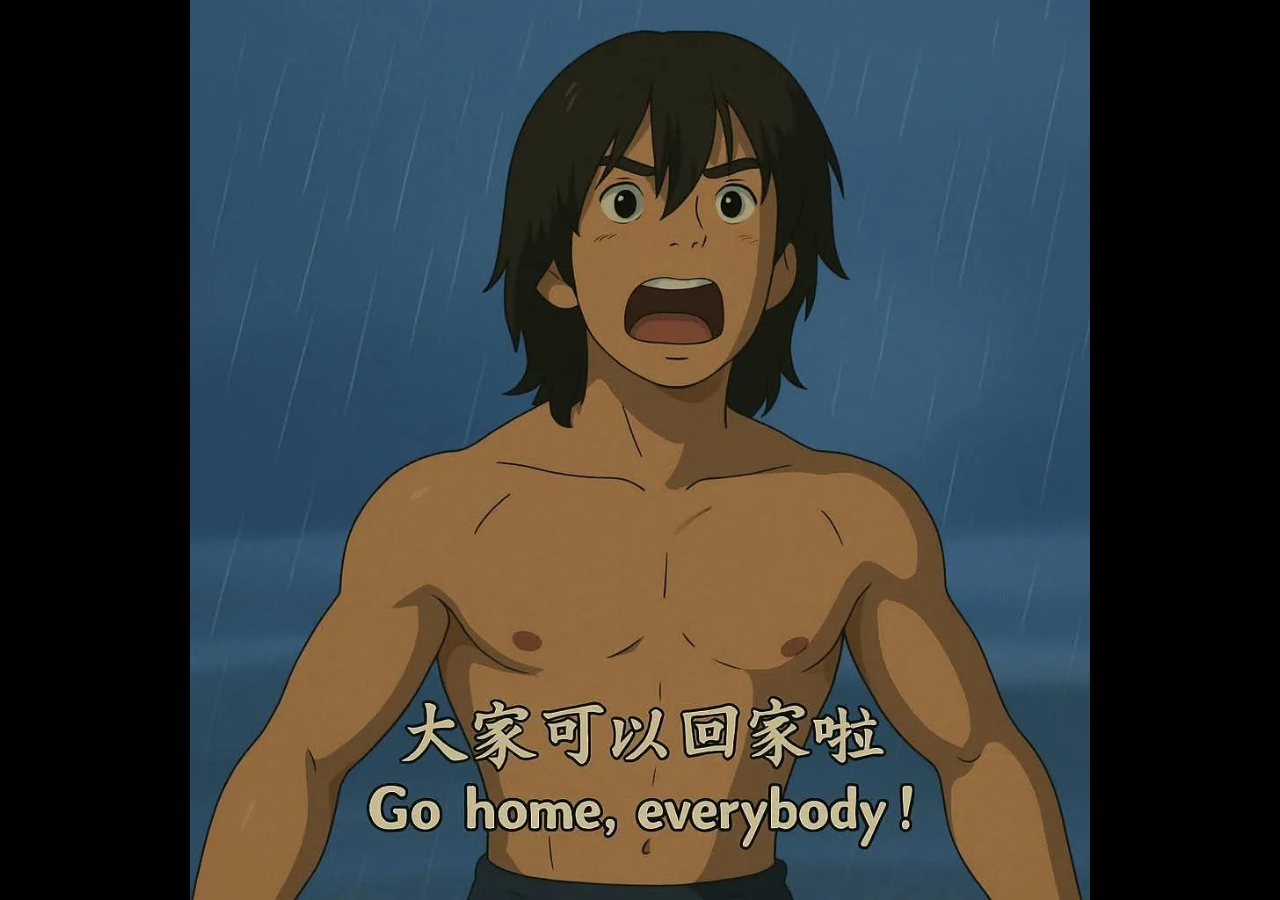
==== index.html @ d5560e1d "放大" ====
<!DOCTYPE html>
<html lang="zh-TW">
<head>
    <meta charset="UTF-8">
    <meta name="viewport" content="width=device-width, initial-scale=1.0">
    <title>可以回家啦</title>
    <style>
        * {
            margin: 0;
            padding: 0;
            box-sizing: border-box;
        }

        body {
            width: 100vw;
            height: 100vh;
            overflow: hidden;
            background-color: #000;
            display: flex;
            justify-content: center;
            align-items: center;
        }

        img {
            width: 100vw;
            height: 100vh;
            object-fit: contain;
            user-select: none;
            -webkit-user-select: none;
            -moz-user-select: none;
            animation: fadeInZoom 1.5s ease-out forwards;
        }

        @keyframes fadeInZoom {
            0% {
                opacity: 0;
                transform: scale(1.1);
            }
            100% {
                opacity: 1;
                transform: scale(1);
            }
        }
    </style>
</head>
<body>
    <img src="./gohome.webp" alt="可以回家啦">
</body>
</html>
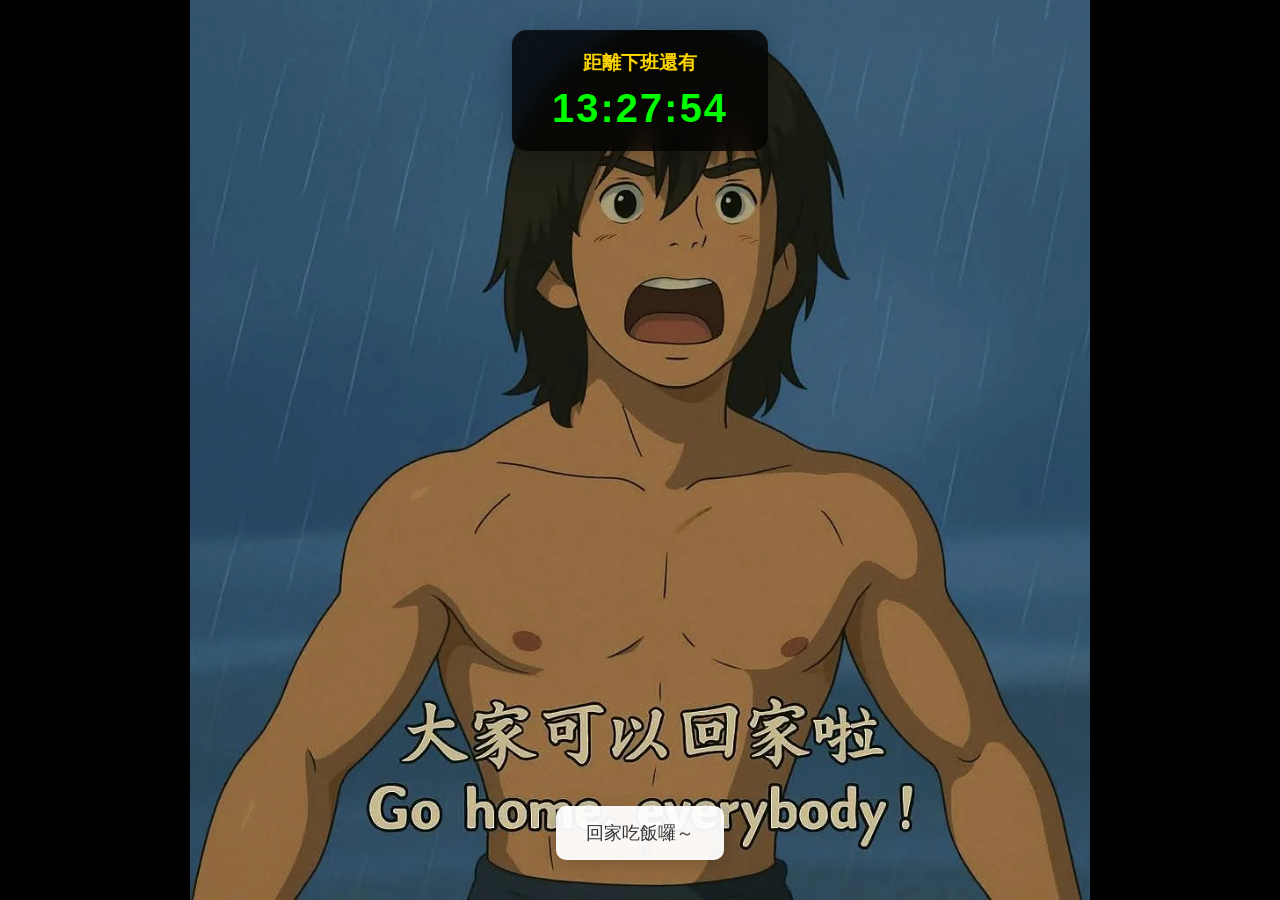
==== commit 49eccc6d: "升級下班倒數" ====
--- a/index.html
+++ b/index.html
@@ -19,6 +19,7 @@
             display: flex;
             justify-content: center;
             align-items: center;
+            position: relative;
         }
 
         img {
@@ -31,6 +32,90 @@
             animation: fadeInZoom 1.5s ease-out forwards;
         }
 
+        /* 倒數計時器 */
+        #countdown {
+            position: fixed;
+            top: 30px;
+            left: 50%;
+            transform: translateX(-50%);
+            background: rgba(0, 0, 0, 0.8);
+            color: #fff;
+            padding: 20px 40px;
+            border-radius: 15px;
+            font-family: 'Arial', sans-serif;
+            text-align: center;
+            z-index: 100;
+            backdrop-filter: blur(10px);
+            box-shadow: 0 8px 32px rgba(0, 0, 0, 0.3);
+        }
+
+        #countdown h2 {
+            font-size: 1.2em;
+            margin-bottom: 10px;
+            color: #ffd700;
+        }
+
+        #timer {
+            font-size: 2.5em;
+            font-weight: bold;
+            letter-spacing: 2px;
+            color: #00ff00;
+        }
+
+        #timer.finished {
+            color: #ff69b4;
+            animation: pulse 1s infinite;
+        }
+
+        /* 語錄顯示 */
+        #quote {
+            position: fixed;
+            bottom: 40px;
+            left: 50%;
+            transform: translateX(-50%);
+            background: rgba(255, 255, 255, 0.95);
+            color: #333;
+            padding: 15px 30px;
+            border-radius: 10px;
+            font-family: 'Arial', sans-serif;
+            font-size: 1.1em;
+            max-width: 80%;
+            text-align: center;
+            z-index: 100;
+            box-shadow: 0 4px 20px rgba(0, 0, 0, 0.2);
+            animation: slideUp 0.5s ease-out;
+        }
+
+        /* 五彩碎紙 */
+        .confetti {
+            position: fixed;
+            width: 10px;
+            height: 10px;
+            z-index: 50;
+            animation: confettiFall 3s linear forwards;
+        }
+
+        /* 氣球 */
+        .balloon {
+            position: fixed;
+            width: 50px;
+            height: 60px;
+            border-radius: 50% 50% 50% 50% / 60% 60% 40% 40%;
+            z-index: 50;
+            animation: balloonFloat 5s ease-in forwards;
+        }
+
+        .balloon::after {
+            content: '';
+            position: absolute;
+            bottom: -20px;
+            left: 50%;
+            transform: translateX(-50%);
+            width: 2px;
+            height: 20px;
+            background: rgba(255, 255, 255, 0.5);
+        }
+
         @keyframes fadeInZoom {
             0% {
                 opacity: 0;
@@ -41,9 +126,180 @@
                 transform: scale(1);
             }
         }
+
+        @keyframes pulse {
+            0%, 100% {
+                transform: scale(1);
+            }
+            50% {
+                transform: scale(1.05);
+            }
+        }
+
+        @keyframes slideUp {
+            from {
+                opacity: 0;
+                transform: translateX(-50%) translateY(20px);
+            }
+            to {
+                opacity: 1;
+                transform: translateX(-50%) translateY(0);
+            }
+        }
+
+        @keyframes confettiFall {
+            0% {
+                transform: translateY(0) rotate(0deg);
+                opacity: 1;
+            }
+            100% {
+                transform: translateY(100vh) rotate(720deg);
+                opacity: 0;
+            }
+        }
+
+        @keyframes balloonFloat {
+            0% {
+                transform: translateY(0) translateX(0);
+                opacity: 1;
+            }
+            100% {
+                transform: translateY(-100vh) translateX(var(--float-x));
+                opacity: 0;
+            }
+        }
     </style>
 </head>
 <body>
     <img src="./gohome.webp" alt="可以回家啦">
+
+    <!-- 倒數計時器 -->
+    <div id="countdown">
+        <h2>距離下班還有</h2>
+        <div id="timer">00:00:00</div>
+    </div>
+
+    <!-- 隨機語錄 -->
+    <div id="quote"></div>
+
+    <script>
+        // 回家相關語錄
+        const quotes = [
+            '終於可以回家了！',
+            '回家吃飯囉～',
+            '下班萬歲！',
+            '自由的感覺真好！',
+            '今天辛苦了！',
+            '回家的路上最美麗',
+            '終於解放了！',
+            '家，我回來了！',
+            '打卡下班，開心回家',
+            '又是充實的一天',
+            '期待已久的下班時刻',
+            '準備享受自己的時間了'
+        ];
+
+        // 顯示隨機語錄
+        function showRandomQuote() {
+            const quoteElement = document.getElementById('quote');
+            const randomQuote = quotes[Math.floor(Math.random() * quotes.length)];
+            quoteElement.textContent = randomQuote;
+        }
+
+        // 每5秒更換一次語錄
+        showRandomQuote();
+        setInterval(showRandomQuote, 5000);
+
+        // 倒數計時器
+        function updateCountdown() {
+            const now = new Date();
+            const target = new Date();
+            target.setHours(17, 30, 0, 0);
+
+            // 如果已經過了今天的下班時間，設定為明天
+            if (now > target) {
+                target.setDate(target.getDate() + 1);
+            }
+
+            const diff = target - now;
+            const timerElement = document.getElementById('timer');
+            const countdownElement = document.getElementById('countdown');
+
+            if (diff <= 0) {
+                timerElement.textContent = '可以回家啦！';
+                timerElement.classList.add('finished');
+                countdownElement.querySelector('h2').textContent = '🎉 下班時間到 🎉';
+
+                // 觸發慶祝動畫（只觸發一次）
+                if (!window.celebrationTriggered) {
+                    window.celebrationTriggered = true;
+                    triggerCelebration();
+                }
+            } else {
+                const hours = Math.floor(diff / (1000 * 60 * 60));
+                const minutes = Math.floor((diff % (1000 * 60 * 60)) / (1000 * 60));
+                const seconds = Math.floor((diff % (1000 * 60)) / 1000);
+
+                timerElement.textContent =
+                    String(hours).padStart(2, '0') + ':' +
+                    String(minutes).padStart(2, '0') + ':' +
+                    String(seconds).padStart(2, '0');
+            }
+        }
+
+        // 創建五彩碎紙
+        function createConfetti() {
+            const colors = ['#ff6b6b', '#4ecdc4', '#45b7d1', '#ffd93d', '#ff69b4', '#95e1d3'];
+            const confetti = document.createElement('div');
+            confetti.className = 'confetti';
+            confetti.style.left = Math.random() * 100 + 'vw';
+            confetti.style.top = '-10px';
+            confetti.style.backgroundColor = colors[Math.floor(Math.random() * colors.length)];
+            confetti.style.animationDelay = Math.random() * 0.5 + 's';
+            document.body.appendChild(confetti);
+
+            setTimeout(() => confetti.remove(), 3000);
+        }
+
+        // 創建氣球
+        function createBalloon() {
+            const colors = ['#ff6b6b', '#4ecdc4', '#45b7d1', '#ffd93d', '#ff69b4', '#95e1d3'];
+            const balloon = document.createElement('div');
+            balloon.className = 'balloon';
+            balloon.style.left = Math.random() * 90 + 5 + 'vw';
+            balloon.style.top = '100vh';
+            balloon.style.backgroundColor = colors[Math.floor(Math.random() * colors.length)];
+            balloon.style.setProperty('--float-x', (Math.random() - 0.5) * 200 + 'px');
+            balloon.style.animationDelay = Math.random() * 0.5 + 's';
+            document.body.appendChild(balloon);
+
+            setTimeout(() => balloon.remove(), 5000);
+        }
+
+        // 觸發慶祝動畫
+        function triggerCelebration() {
+            // 創建大量碎紙
+            for (let i = 0; i < 100; i++) {
+                setTimeout(() => createConfetti(), i * 50);
+            }
+
+            // 創建氣球
+            for (let i = 0; i < 20; i++) {
+                setTimeout(() => createBalloon(), i * 200);
+            }
+
+            // 持續5秒
+            const celebrationInterval = setInterval(() => {
+                createConfetti();
+                if (Math.random() > 0.7) createBalloon();
+            }, 300);
+
+            setTimeout(() => clearInterval(celebrationInterval), 5000);
+        }
+
+        // 每秒更新倒數計時
+        updateCountdown();
+        setInterval(updateCountdown, 1000);
+    </script>
 </body>
 </html>
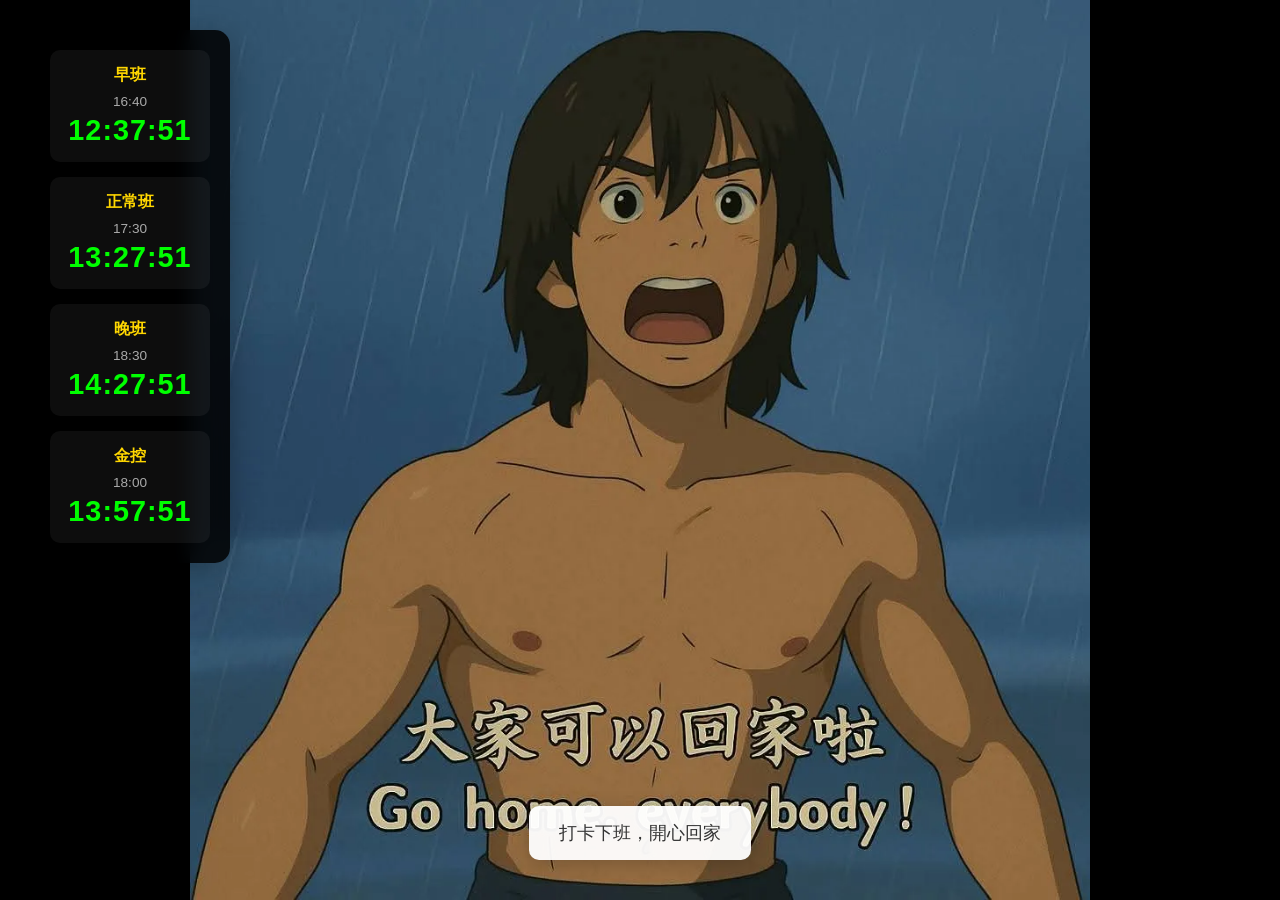
==== commit 5d2d491f: "增加各班次" ====
--- a/index.html
+++ b/index.html
@@ -32,39 +32,75 @@
             animation: fadeInZoom 1.5s ease-out forwards;
         }
 
-        /* 倒數計時器 */
+        /* 倒數計時器容器 */
         #countdown {
             position: fixed;
             top: 30px;
-            left: 50%;
-            transform: translateX(-50%);
-            background: rgba(0, 0, 0, 0.8);
+            left: 30px;
+            background: rgba(0, 0, 0, 0.85);
             color: #fff;
-            padding: 20px 40px;
+            padding: 20px;
             border-radius: 15px;
             font-family: 'Arial', sans-serif;
-            text-align: center;
             z-index: 100;
             backdrop-filter: blur(10px);
             box-shadow: 0 8px 32px rgba(0, 0, 0, 0.3);
-        }
-
-        #countdown h2 {
-            font-size: 1.2em;
-            margin-bottom: 10px;
+            min-width: 200px;
+        }
+
+        #timers-container {
+            display: flex;
+            flex-direction: column;
+            gap: 15px;
+        }
+
+        .timer-box {
+            text-align: center;
+            padding: 15px;
+            border-radius: 10px;
+            background: rgba(255, 255, 255, 0.05);
+        }
+
+        .timer-box h3 {
+            font-size: 1em;
+            margin-bottom: 8px;
             color: #ffd700;
         }
 
-        #timer {
-            font-size: 2.5em;
+        .timer-box .shift-time {
+            font-size: 0.85em;
+            color: #aaa;
+            margin-bottom: 5px;
+        }
+
+        .timer-box .timer {
+            font-size: 1.8em;
             font-weight: bold;
-            letter-spacing: 2px;
+            letter-spacing: 1px;
             color: #00ff00;
         }
 
-        #timer.finished {
+        .timer-box .timer.finished {
             color: #ff69b4;
             animation: pulse 1s infinite;
+        }
+
+        /* 手機響應式設計 */
+        @media (max-width: 768px) {
+            #countdown {
+                min-width: auto;
+                width: auto;
+                max-width: 90%;
+                padding: 15px;
+            }
+
+            .timer-box {
+                padding: 12px;
+            }
+
+            .timer-box .timer {
+                font-size: 1.5em;
+            }
         }
 
         /* 語錄顯示 */
@@ -175,8 +211,28 @@
 
     <!-- 倒數計時器 -->
     <div id="countdown">
-        <h2>距離下班還有</h2>
-        <div id="timer">00:00:00</div>
+        <div id="timers-container">
+            <div class="timer-box">
+                <h3>早班</h3>
+                <div class="shift-time">16:40</div>
+                <div class="timer" id="timer-early">00:00:00</div>
+            </div>
+            <div class="timer-box">
+                <h3>正常班</h3>
+                <div class="shift-time">17:30</div>
+                <div class="timer" id="timer-normal">00:00:00</div>
+            </div>
+            <div class="timer-box">
+                <h3>晚班</h3>
+                <div class="shift-time">18:30</div>
+                <div class="timer" id="timer-late">00:00:00</div>
+            </div>
+            <div class="timer-box">
+                <h3>金控</h3>
+                <div class="shift-time">18:00</div>
+                <div class="timer" id="timer-finance">00:00:00</div>
+            </div>
+        </div>
     </div>
 
     <!-- 隨機語錄 -->
@@ -206,45 +262,75 @@
             quoteElement.textContent = randomQuote;
         }
 
-        // 每5秒更換一次語錄
+        // 頁面載入時顯示一次語錄，不再輪換
         showRandomQuote();
-        setInterval(showRandomQuote, 5000);
-
-        // 倒數計時器
-        function updateCountdown() {
+
+        // 定義班次時間（包含上下班時間）
+        const shifts = [
+            { id: 'timer-early', name: '早班', startHour: 8, startMinute: 0, endHour: 16, endMinute: 40 },
+            { id: 'timer-normal', name: '正常班', startHour: 8, startMinute: 50, endHour: 17, endMinute: 30 },
+            { id: 'timer-late', name: '晚班', startHour: 9, startMinute: 50, endHour: 18, endMinute: 30 },
+            { id: 'timer-finance', name: '金控', startHour: 9, startMinute: 0, endHour: 18, endMinute: 0 }
+        ];
+
+        // 更新單個計時器
+        function updateTimer(shift) {
             const now = new Date();
-            const target = new Date();
-            target.setHours(17, 30, 0, 0);
-
-            // 如果已經過了今天的下班時間，設定為明天
-            if (now > target) {
-                target.setDate(target.getDate() + 1);
-            }
-
-            const diff = target - now;
-            const timerElement = document.getElementById('timer');
-            const countdownElement = document.getElementById('countdown');
-
-            if (diff <= 0) {
-                timerElement.textContent = '可以回家啦！';
+            const currentHour = now.getHours();
+            const currentMinute = now.getMinutes();
+
+            // 建立今天的上班和下班時間
+            const startTime = new Date();
+            startTime.setHours(shift.startHour, shift.startMinute, 0, 0);
+
+            const endTime = new Date();
+            endTime.setHours(shift.endHour, shift.endMinute, 0, 0);
+
+            const timerElement = document.getElementById(shift.id);
+
+            // 判斷當前時間狀態
+            if (now < startTime) {
+                // 還沒上班，倒數到下班時間
+                const diff = endTime - now;
+                const hours = Math.floor(diff / (1000 * 60 * 60));
+                const minutes = Math.floor((diff % (1000 * 60 * 60)) / (1000 * 60));
+                const seconds = Math.floor((diff % (1000 * 60)) / 1000);
+
+                timerElement.textContent =
+                    String(hours).padStart(2, '0') + ':' +
+                    String(minutes).padStart(2, '0') + ':' +
+                    String(seconds).padStart(2, '0');
+                timerElement.classList.remove('finished');
+
+            } else if (now >= startTime && now < endTime) {
+                // 已上班但還沒下班，倒數到下班時間
+                const diff = endTime - now;
+                const hours = Math.floor(diff / (1000 * 60 * 60));
+                const minutes = Math.floor((diff % (1000 * 60 * 60)) / (1000 * 60));
+                const seconds = Math.floor((diff % (1000 * 60)) / 1000);
+
+                timerElement.textContent =
+                    String(hours).padStart(2, '0') + ':' +
+                    String(minutes).padStart(2, '0') + ':' +
+                    String(seconds).padStart(2, '0');
+                timerElement.classList.remove('finished');
+
+            } else {
+                // 已經下班了，顯示「回家」
+                timerElement.textContent = '回家';
                 timerElement.classList.add('finished');
-                countdownElement.querySelector('h2').textContent = '🎉 下班時間到 🎉';
 
                 // 觸發慶祝動畫（只觸發一次）
                 if (!window.celebrationTriggered) {
                     window.celebrationTriggered = true;
                     triggerCelebration();
                 }
-            } else {
-                const hours = Math.floor(diff / (1000 * 60 * 60));
-                const minutes = Math.floor((diff % (1000 * 60 * 60)) / (1000 * 60));
-                const seconds = Math.floor((diff % (1000 * 60)) / 1000);
-
-                timerElement.textContent =
-                    String(hours).padStart(2, '0') + ':' +
-                    String(minutes).padStart(2, '0') + ':' +
-                    String(seconds).padStart(2, '0');
-            }
+            }
+        }
+
+        // 更新所有倒數計時器
+        function updateCountdown() {
+            shifts.forEach(shift => updateTimer(shift));
         }
 
         // 創建五彩碎紙
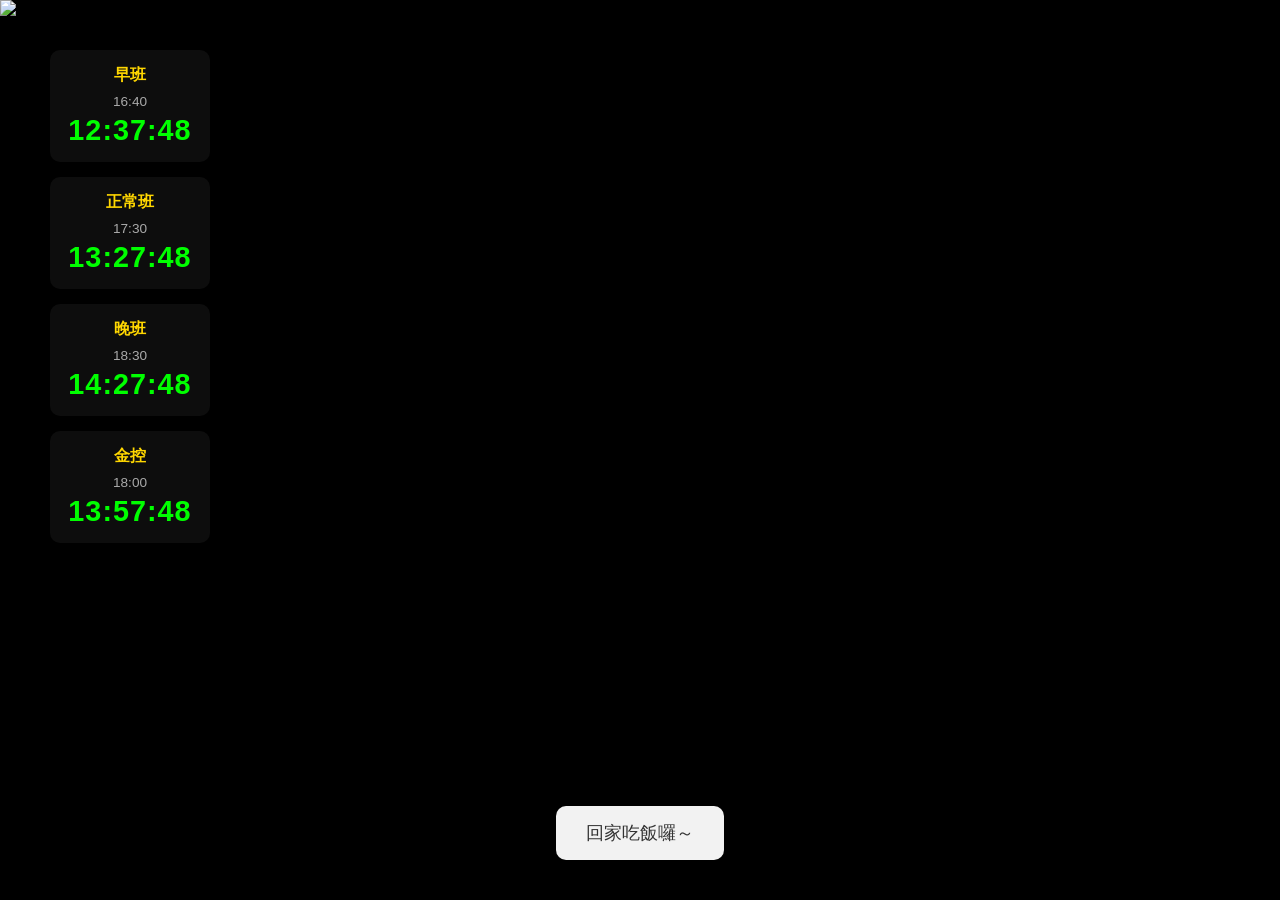
==== commit 669d1016: "“加上上班語錄”" ====
--- a/index.html
+++ b/index.html
@@ -22,7 +22,7 @@
             position: relative;
         }
 
-        img {
+        #main-image {
             width: 100vw;
             height: 100vh;
             object-fit: contain;
@@ -109,8 +109,6 @@
             bottom: 40px;
             left: 50%;
             transform: translateX(-50%);
-            background: rgba(255, 255, 255, 0.95);
-            color: #333;
             padding: 15px 30px;
             border-radius: 10px;
             font-family: 'Arial', sans-serif;
@@ -120,6 +118,23 @@
             z-index: 100;
             box-shadow: 0 4px 20px rgba(0, 0, 0, 0.2);
             animation: slideUp 0.5s ease-out;
+            display: none; /* 預設隱藏 */
+        }
+
+        #quote.show {
+            display: block;
+        }
+
+        /* 下班語錄樣式 */
+        #quote.offwork {
+            background: rgba(255, 255, 255, 0.95);
+            color: #333;
+        }
+
+        /* 上班語錄樣式 */
+        #quote.working {
+            background: rgba(100, 100, 100, 0.9);
+            color: #fff;
         }
 
         /* 五彩碎紙 */
@@ -207,7 +222,7 @@
     </style>
 </head>
 <body>
-    <img src="./gohome.webp" alt="可以回家啦">
+    <img id="main-image" src="./疲憊上班族.gif" alt="狀態圖片">
 
     <!-- 倒數計時器 -->
     <div id="countdown">
@@ -239,8 +254,8 @@
     <div id="quote"></div>
 
     <script>
-        // 回家相關語錄
-        const quotes = [
+        // 回家相關語錄（下班時間顯示）
+        const offworkQuotes = [
             '終於可以回家了！',
             '回家吃飯囉～',
             '下班萬歲！',
@@ -255,15 +270,29 @@
             '準備享受自己的時間了'
         ];
 
-        // 顯示隨機語錄
-        function showRandomQuote() {
+        // 上班相關語錄（上班時間顯示）
+        const workQuotes = [
+            '明明昨天還好好的啊!?',
+            '今天又是充滿挑戰的一天...',
+            '咖啡...需要更多咖啡...',
+            '為什麼周一這麼快就到了',
+            '深呼吸，你可以的！',
+            '距離下班還有好久...',
+            '又是努力搬磚的一天',
+            '加油！撐過今天就好',
+            '會議怎麼這麼多啊',
+            '想念被窩的溫暖',
+            '這個 bug 怎麼還在...',
+            '堅持住，等等就下班了'
+        ];
+
+        // 顯示隨機語錄（根據上下班狀態）
+        function showRandomQuote(isWorking) {
             const quoteElement = document.getElementById('quote');
-            const randomQuote = quotes[Math.floor(Math.random() * quotes.length)];
+            const quotesArray = isWorking ? workQuotes : offworkQuotes;
+            const randomQuote = quotesArray[Math.floor(Math.random() * quotesArray.length)];
             quoteElement.textContent = randomQuote;
         }
-
-        // 頁面載入時顯示一次語錄，不再輪換
-        showRandomQuote();
 
         // 定義班次時間（包含上下班時間）
         const shifts = [
@@ -273,6 +302,9 @@
             { id: 'timer-finance', name: '金控', startHour: 9, startMinute: 0, endHour: 18, endMinute: 0 }
         ];
 
+        // 狀態追蹤變數：追蹤當前圖片狀態，避免重複載入 GIF
+        let currentImageState = null; // 'working' 或 'offwork'
+
         // 更新單個計時器
         function updateTimer(shift) {
             const now = new Date();
@@ -315,14 +347,27 @@
                     String(seconds).padStart(2, '0');
                 timerElement.classList.remove('finished');
 
+                // 檢查是否剛好到達下班時間（在最後 1 秒內）
+                if (diff <= 1000 && diff > 0) {
+                    // 標記這個班次的慶祝動畫尚未觸發
+                    if (!window.celebrationTriggered) {
+                        window.celebrationTriggered = {};
+                    }
+                    window.celebrationTriggered[shift.id] = false;
+                }
+
             } else {
                 // 已經下班了，顯示「回家」
                 timerElement.textContent = '回家';
                 timerElement.classList.add('finished');
 
-                // 觸發慶祝動畫（只觸發一次）
+                // 只在剛下班的那一刻觸發慶祝動畫（每個班次只觸發一次）
                 if (!window.celebrationTriggered) {
-                    window.celebrationTriggered = true;
+                    window.celebrationTriggered = {};
+                }
+
+                if (window.celebrationTriggered[shift.id] === false) {
+                    window.celebrationTriggered[shift.id] = true;
                     triggerCelebration();
                 }
             }
@@ -331,6 +376,53 @@
         // 更新所有倒數計時器
         function updateCountdown() {
             shifts.forEach(shift => updateTimer(shift));
+            updateMainImage();
+        }
+
+        // 更新主圖片（根據上下班時間）
+        function updateMainImage() {
+            const now = new Date();
+            const mainImage = document.getElementById('main-image');
+            const quoteElement = document.getElementById('quote');
+
+            // 檢查是否有任何班次正在上班
+            let anyoneWorking = false;
+
+            for (const shift of shifts) {
+                const startTime = new Date();
+                startTime.setHours(shift.startHour, shift.startMinute, 0, 0);
+
+                const endTime = new Date();
+                endTime.setHours(shift.endHour, shift.endMinute, 0, 0);
+
+                // 如果當前時間在任一班次的上班時間內
+                if (now >= startTime && now < endTime) {
+                    anyoneWorking = true;
+                    break;
+                }
+            }
+
+            // 計算新的狀態
+            const newState = anyoneWorking ? 'working' : 'offwork';
+
+            // 只在狀態改變時才更新圖片，避免重複載入 GIF
+            if (currentImageState !== newState) {
+                currentImageState = newState;
+
+                if (newState === 'working') {
+                    mainImage.src = './疲憊上班族.gif';
+                    // 上班時間顯示上班語錄
+                    showRandomQuote(true);
+                    quoteElement.classList.remove('offwork');
+                    quoteElement.classList.add('working', 'show');
+                } else {
+                    mainImage.src = './大家可以回家拉.gif';
+                    // 下班時間顯示下班語錄
+                    showRandomQuote(false);
+                    quoteElement.classList.remove('working');
+                    quoteElement.classList.add('offwork', 'show');
+                }
+            }
         }
 
         // 創建五彩碎紙
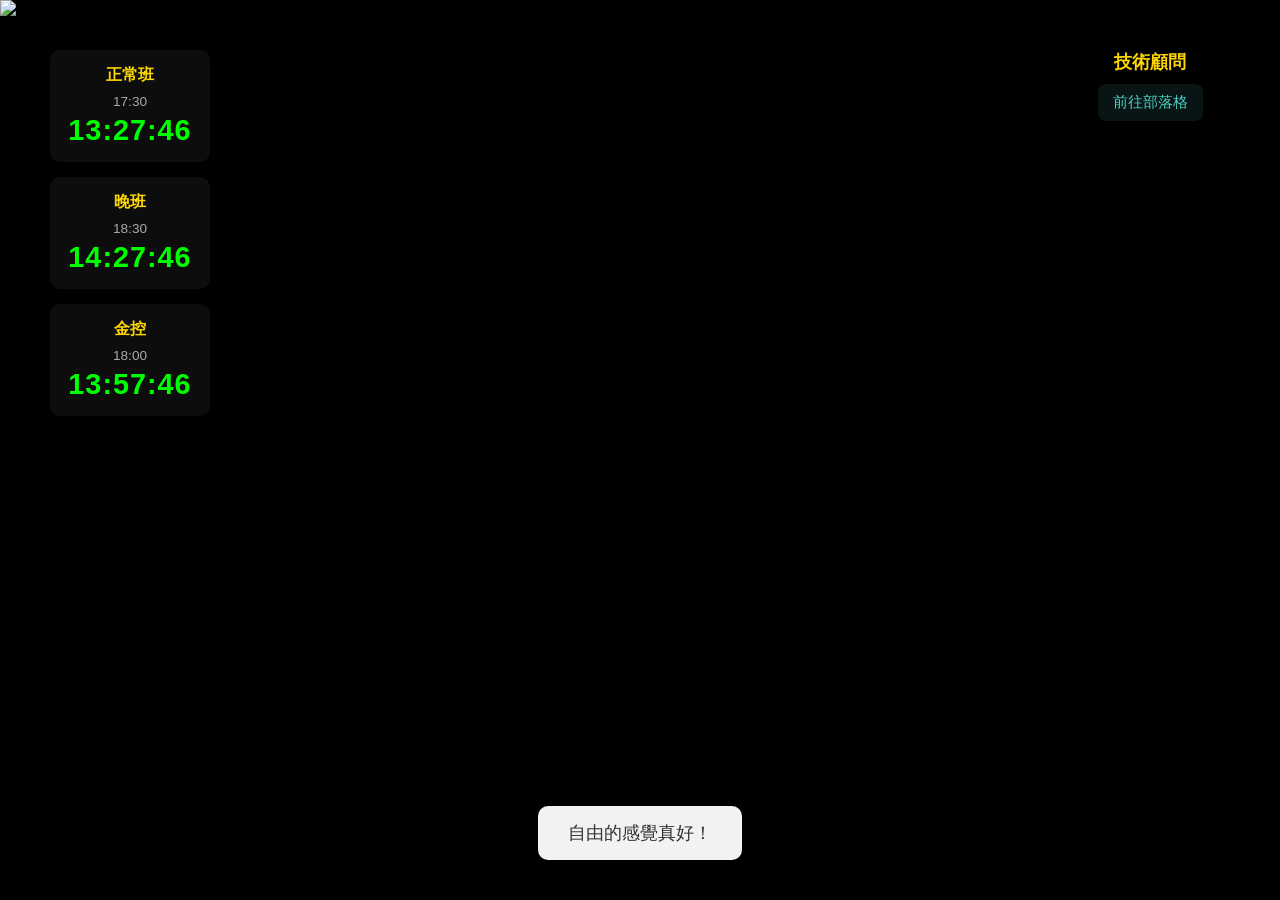
==== commit 1c442fe3: "加上顧問部落格" ====
--- a/index.html
+++ b/index.html
@@ -48,6 +48,51 @@
             min-width: 200px;
         }
 
+        /* 部落格區塊 */
+        #blog-link {
+            position: fixed;
+            top: 30px;
+            right: 30px;
+            background: rgba(0, 0, 0, 0.85);
+            color: #fff;
+            padding: 20px;
+            border-radius: 15px;
+            font-family: 'Arial', sans-serif;
+            z-index: 100;
+            backdrop-filter: blur(10px);
+            box-shadow: 0 8px 32px rgba(0, 0, 0, 0.3);
+            min-width: 200px;
+            text-align: center;
+            transition: transform 0.3s ease, box-shadow 0.3s ease;
+        }
+
+        #blog-link:hover {
+            transform: translateY(-5px);
+            box-shadow: 0 12px 40px rgba(0, 0, 0, 0.4);
+        }
+
+        #blog-link h3 {
+            font-size: 1.1em;
+            margin-bottom: 10px;
+            color: #ffd700;
+        }
+
+        #blog-link a {
+            display: inline-block;
+            color: #4ecdc4;
+            text-decoration: none;
+            font-size: 0.95em;
+            padding: 8px 15px;
+            background: rgba(78, 205, 196, 0.1);
+            border-radius: 8px;
+            transition: all 0.3s ease;
+        }
+
+        #blog-link a:hover {
+            background: rgba(78, 205, 196, 0.2);
+            color: #45b7d1;
+        }
+
         #timers-container {
             display: flex;
             flex-direction: column;
@@ -88,6 +133,13 @@
         /* 手機響應式設計 */
         @media (max-width: 768px) {
             #countdown {
+                min-width: auto;
+                width: auto;
+                max-width: 90%;
+                padding: 15px;
+            }
+
+            #blog-link {
                 min-width: auto;
                 width: auto;
                 max-width: 90%;
@@ -227,11 +279,6 @@
     <!-- 倒數計時器 -->
     <div id="countdown">
         <div id="timers-container">
-            <div class="timer-box">
-                <h3>早班</h3>
-                <div class="shift-time">16:40</div>
-                <div class="timer" id="timer-early">00:00:00</div>
-            </div>
             <div class="timer-box">
                 <h3>正常班</h3>
                 <div class="shift-time">17:30</div>
@@ -250,6 +297,14 @@
         </div>
     </div>
 
+    <!-- 技術顧問部落格 -->
+    <div id="blog-link">
+        <h3>技術顧問</h3>
+        <a href="https://blog.giveanornot.com/" target="_blank" rel="noopener noreferrer">
+            前往部落格
+        </a>
+    </div>
+
     <!-- 隨機語錄 -->
     <div id="quote"></div>
 
@@ -296,7 +351,6 @@
 
         // 定義班次時間（包含上下班時間）
         const shifts = [
-            { id: 'timer-early', name: '早班', startHour: 8, startMinute: 0, endHour: 16, endMinute: 40 },
             { id: 'timer-normal', name: '正常班', startHour: 8, startMinute: 50, endHour: 17, endMinute: 30 },
             { id: 'timer-late', name: '晚班', startHour: 9, startMinute: 50, endHour: 18, endMinute: 30 },
             { id: 'timer-finance', name: '金控', startHour: 9, startMinute: 0, endHour: 18, endMinute: 0 }
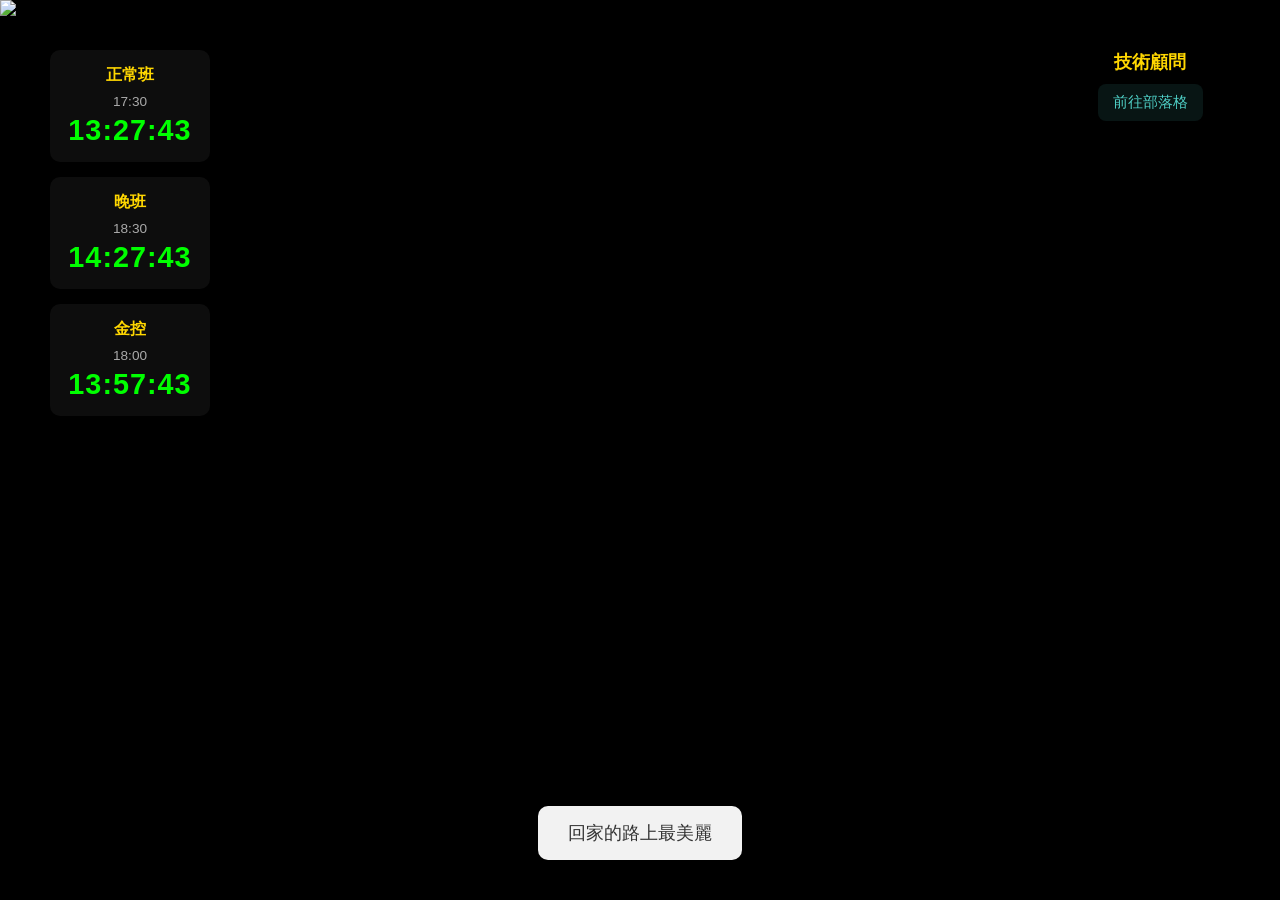
==== commit 610c9c08: "fix to static html" ====
--- a/index.html
+++ b/index.html
@@ -1,537 +1,715 @@
-<!DOCTYPE html>
-<html lang="zh-TW">
-<head>
-    <meta charset="UTF-8">
-    <meta name="viewport" content="width=device-width, initial-scale=1.0">
-    <title>可以回家啦</title>
-    <style>
-        * {
-            margin: 0;
-            padding: 0;
-            box-sizing: border-box;
-        }
-
-        body {
-            width: 100vw;
-            height: 100vh;
-            overflow: hidden;
-            background-color: #000;
-            display: flex;
-            justify-content: center;
-            align-items: center;
-            position: relative;
-        }
-
-        #main-image {
-            width: 100vw;
-            height: 100vh;
-            object-fit: contain;
-            user-select: none;
-            -webkit-user-select: none;
-            -moz-user-select: none;
-            animation: fadeInZoom 1.5s ease-out forwards;
-        }
-
-        /* 倒數計時器容器 */
-        #countdown {
-            position: fixed;
-            top: 30px;
-            left: 30px;
-            background: rgba(0, 0, 0, 0.85);
-            color: #fff;
-            padding: 20px;
-            border-radius: 15px;
-            font-family: 'Arial', sans-serif;
-            z-index: 100;
-            backdrop-filter: blur(10px);
-            box-shadow: 0 8px 32px rgba(0, 0, 0, 0.3);
-            min-width: 200px;
-        }
-
-        /* 部落格區塊 */
-        #blog-link {
-            position: fixed;
-            top: 30px;
-            right: 30px;
-            background: rgba(0, 0, 0, 0.85);
-            color: #fff;
-            padding: 20px;
-            border-radius: 15px;
-            font-family: 'Arial', sans-serif;
-            z-index: 100;
-            backdrop-filter: blur(10px);
-            box-shadow: 0 8px 32px rgba(0, 0, 0, 0.3);
-            min-width: 200px;
-            text-align: center;
-            transition: transform 0.3s ease, box-shadow 0.3s ease;
-        }
-
-        #blog-link:hover {
-            transform: translateY(-5px);
-            box-shadow: 0 12px 40px rgba(0, 0, 0, 0.4);
-        }
-
-        #blog-link h3 {
-            font-size: 1.1em;
-            margin-bottom: 10px;
-            color: #ffd700;
-        }
-
-        #blog-link a {
-            display: inline-block;
-            color: #4ecdc4;
-            text-decoration: none;
-            font-size: 0.95em;
-            padding: 8px 15px;
-            background: rgba(78, 205, 196, 0.1);
-            border-radius: 8px;
-            transition: all 0.3s ease;
-        }
-
-        #blog-link a:hover {
-            background: rgba(78, 205, 196, 0.2);
-            color: #45b7d1;
-        }
-
-        #timers-container {
-            display: flex;
-            flex-direction: column;
-            gap: 15px;
-        }
-
-        .timer-box {
-            text-align: center;
-            padding: 15px;
-            border-radius: 10px;
-            background: rgba(255, 255, 255, 0.05);
-        }
-
-        .timer-box h3 {
-            font-size: 1em;
-            margin-bottom: 8px;
-            color: #ffd700;
-        }
-
-        .timer-box .shift-time {
-            font-size: 0.85em;
-            color: #aaa;
-            margin-bottom: 5px;
-        }
-
-        .timer-box .timer {
-            font-size: 1.8em;
-            font-weight: bold;
-            letter-spacing: 1px;
-            color: #00ff00;
-        }
-
-        .timer-box .timer.finished {
-            color: #ff69b4;
-            animation: pulse 1s infinite;
-        }
-
-        /* 手機響應式設計 */
-        @media (max-width: 768px) {
-            #countdown {
-                min-width: auto;
-                width: auto;
-                max-width: 90%;
-                padding: 15px;
-            }
-
-            #blog-link {
-                min-width: auto;
-                width: auto;
-                max-width: 90%;
-                padding: 15px;
-            }
-
-            .timer-box {
-                padding: 12px;
-            }
-
-            .timer-box .timer {
-                font-size: 1.5em;
-            }
-        }
-
-        /* 語錄顯示 */
-        #quote {
-            position: fixed;
-            bottom: 40px;
-            left: 50%;
-            transform: translateX(-50%);
-            padding: 15px 30px;
-            border-radius: 10px;
-            font-family: 'Arial', sans-serif;
-            font-size: 1.1em;
-            max-width: 80%;
-            text-align: center;
-            z-index: 100;
-            box-shadow: 0 4px 20px rgba(0, 0, 0, 0.2);
-            animation: slideUp 0.5s ease-out;
-            display: none; /* 預設隱藏 */
-        }
-
-        #quote.show {
-            display: block;
-        }
-
-        /* 下班語錄樣式 */
-        #quote.offwork {
-            background: rgba(255, 255, 255, 0.95);
-            color: #333;
-        }
-
-        /* 上班語錄樣式 */
-        #quote.working {
-            background: rgba(100, 100, 100, 0.9);
-            color: #fff;
-        }
-
-        /* 五彩碎紙 */
-        .confetti {
-            position: fixed;
-            width: 10px;
-            height: 10px;
-            z-index: 50;
-            animation: confettiFall 3s linear forwards;
-        }
-
-        /* 氣球 */
-        .balloon {
-            position: fixed;
-            width: 50px;
-            height: 60px;
-            border-radius: 50% 50% 50% 50% / 60% 60% 40% 40%;
-            z-index: 50;
-            animation: balloonFloat 5s ease-in forwards;
-        }
-
-        .balloon::after {
-            content: '';
-            position: absolute;
-            bottom: -20px;
-            left: 50%;
-            transform: translateX(-50%);
-            width: 2px;
-            height: 20px;
-            background: rgba(255, 255, 255, 0.5);
-        }
-
-        @keyframes fadeInZoom {
-            0% {
-                opacity: 0;
-                transform: scale(1.1);
-            }
-            100% {
-                opacity: 1;
-                transform: scale(1);
-            }
-        }
-
-        @keyframes pulse {
-            0%, 100% {
-                transform: scale(1);
-            }
-            50% {
-                transform: scale(1.05);
-            }
-        }
-
-        @keyframes slideUp {
-            from {
-                opacity: 0;
-                transform: translateX(-50%) translateY(20px);
-            }
-            to {
-                opacity: 1;
-                transform: translateX(-50%) translateY(0);
-            }
-        }
-
-        @keyframes confettiFall {
-            0% {
-                transform: translateY(0) rotate(0deg);
-                opacity: 1;
-            }
-            100% {
-                transform: translateY(100vh) rotate(720deg);
-                opacity: 0;
-            }
-        }
-
-        @keyframes balloonFloat {
-            0% {
-                transform: translateY(0) translateX(0);
-                opacity: 1;
-            }
-            100% {
-                transform: translateY(-100vh) translateX(var(--float-x));
-                opacity: 0;
-            }
-        }
-    </style>
-</head>
-<body>
-    <img id="main-image" src="./疲憊上班族.gif" alt="狀態圖片">
-
-    <!-- 倒數計時器 -->
-    <div id="countdown">
-        <div id="timers-container">
-            <div class="timer-box">
-                <h3>正常班</h3>
-                <div class="shift-time">17:30</div>
-                <div class="timer" id="timer-normal">00:00:00</div>
-            </div>
-            <div class="timer-box">
-                <h3>晚班</h3>
-                <div class="shift-time">18:30</div>
-                <div class="timer" id="timer-late">00:00:00</div>
-            </div>
-            <div class="timer-box">
-                <h3>金控</h3>
-                <div class="shift-time">18:00</div>
-                <div class="timer" id="timer-finance">00:00:00</div>
-            </div>
-        </div>
-    </div>
-
-    <!-- 技術顧問部落格 -->
-    <div id="blog-link">
-        <h3>技術顧問</h3>
-        <a href="https://blog.giveanornot.com/" target="_blank" rel="noopener noreferrer">
-            前往部落格
-        </a>
-    </div>
-
-    <!-- 隨機語錄 -->
-    <div id="quote"></div>
-
-    <script>
-        // 回家相關語錄（下班時間顯示）
-        const offworkQuotes = [
-            '終於可以回家了！',
-            '回家吃飯囉～',
-            '下班萬歲！',
-            '自由的感覺真好！',
-            '今天辛苦了！',
-            '回家的路上最美麗',
-            '終於解放了！',
-            '家，我回來了！',
-            '打卡下班，開心回家',
-            '又是充實的一天',
-            '期待已久的下班時刻',
-            '準備享受自己的時間了'
-        ];
-
-        // 上班相關語錄（上班時間顯示）
-        const workQuotes = [
-            '明明昨天還好好的啊!?',
-            '今天又是充滿挑戰的一天...',
-            '咖啡...需要更多咖啡...',
-            '為什麼周一這麼快就到了',
-            '深呼吸，你可以的！',
-            '距離下班還有好久...',
-            '又是努力搬磚的一天',
-            '加油！撐過今天就好',
-            '會議怎麼這麼多啊',
-            '想念被窩的溫暖',
-            '這個 bug 怎麼還在...',
-            '堅持住，等等就下班了'
-        ];
-
-        // 顯示隨機語錄（根據上下班狀態）
-        function showRandomQuote(isWorking) {
-            const quoteElement = document.getElementById('quote');
-            const quotesArray = isWorking ? workQuotes : offworkQuotes;
-            const randomQuote = quotesArray[Math.floor(Math.random() * quotesArray.length)];
-            quoteElement.textContent = randomQuote;
-        }
-
-        // 定義班次時間（包含上下班時間）
-        const shifts = [
-            { id: 'timer-normal', name: '正常班', startHour: 8, startMinute: 50, endHour: 17, endMinute: 30 },
-            { id: 'timer-late', name: '晚班', startHour: 9, startMinute: 50, endHour: 18, endMinute: 30 },
-            { id: 'timer-finance', name: '金控', startHour: 9, startMinute: 0, endHour: 18, endMinute: 0 }
-        ];
-
-        // 狀態追蹤變數：追蹤當前圖片狀態，避免重複載入 GIF
-        let currentImageState = null; // 'working' 或 'offwork'
-
-        // 更新單個計時器
-        function updateTimer(shift) {
-            const now = new Date();
-            const currentHour = now.getHours();
-            const currentMinute = now.getMinutes();
-
-            // 建立今天的上班和下班時間
-            const startTime = new Date();
-            startTime.setHours(shift.startHour, shift.startMinute, 0, 0);
-
-            const endTime = new Date();
-            endTime.setHours(shift.endHour, shift.endMinute, 0, 0);
-
-            const timerElement = document.getElementById(shift.id);
-
-            // 判斷當前時間狀態
-            if (now < startTime) {
-                // 還沒上班，倒數到下班時間
-                const diff = endTime - now;
-                const hours = Math.floor(diff / (1000 * 60 * 60));
-                const minutes = Math.floor((diff % (1000 * 60 * 60)) / (1000 * 60));
-                const seconds = Math.floor((diff % (1000 * 60)) / 1000);
-
-                timerElement.textContent =
-                    String(hours).padStart(2, '0') + ':' +
-                    String(minutes).padStart(2, '0') + ':' +
-                    String(seconds).padStart(2, '0');
-                timerElement.classList.remove('finished');
-
-            } else if (now >= startTime && now < endTime) {
-                // 已上班但還沒下班，倒數到下班時間
-                const diff = endTime - now;
-                const hours = Math.floor(diff / (1000 * 60 * 60));
-                const minutes = Math.floor((diff % (1000 * 60 * 60)) / (1000 * 60));
-                const seconds = Math.floor((diff % (1000 * 60)) / 1000);
-
-                timerElement.textContent =
-                    String(hours).padStart(2, '0') + ':' +
-                    String(minutes).padStart(2, '0') + ':' +
-                    String(seconds).padStart(2, '0');
-                timerElement.classList.remove('finished');
-
-                // 檢查是否剛好到達下班時間（在最後 1 秒內）
-                if (diff <= 1000 && diff > 0) {
-                    // 標記這個班次的慶祝動畫尚未觸發
-                    if (!window.celebrationTriggered) {
-                        window.celebrationTriggered = {};
-                    }
-                    window.celebrationTriggered[shift.id] = false;
-                }
-
-            } else {
-                // 已經下班了，顯示「回家」
-                timerElement.textContent = '回家';
-                timerElement.classList.add('finished');
-
-                // 只在剛下班的那一刻觸發慶祝動畫（每個班次只觸發一次）
-                if (!window.celebrationTriggered) {
-                    window.celebrationTriggered = {};
-                }
-
-                if (window.celebrationTriggered[shift.id] === false) {
-                    window.celebrationTriggered[shift.id] = true;
-                    triggerCelebration();
-                }
-            }
-        }
-
-        // 更新所有倒數計時器
-        function updateCountdown() {
-            shifts.forEach(shift => updateTimer(shift));
-            updateMainImage();
-        }
-
-        // 更新主圖片（根據上下班時間）
-        function updateMainImage() {
-            const now = new Date();
-            const mainImage = document.getElementById('main-image');
-            const quoteElement = document.getElementById('quote');
-
-            // 檢查是否有任何班次正在上班
-            let anyoneWorking = false;
-
-            for (const shift of shifts) {
-                const startTime = new Date();
-                startTime.setHours(shift.startHour, shift.startMinute, 0, 0);
-
-                const endTime = new Date();
-                endTime.setHours(shift.endHour, shift.endMinute, 0, 0);
-
-                // 如果當前時間在任一班次的上班時間內
-                if (now >= startTime && now < endTime) {
-                    anyoneWorking = true;
-                    break;
-                }
-            }
-
-            // 計算新的狀態
-            const newState = anyoneWorking ? 'working' : 'offwork';
-
-            // 只在狀態改變時才更新圖片，避免重複載入 GIF
-            if (currentImageState !== newState) {
-                currentImageState = newState;
-
-                if (newState === 'working') {
-                    mainImage.src = './疲憊上班族.gif';
-                    // 上班時間顯示上班語錄
-                    showRandomQuote(true);
-                    quoteElement.classList.remove('offwork');
-                    quoteElement.classList.add('working', 'show');
-                } else {
-                    mainImage.src = './大家可以回家拉.gif';
-                    // 下班時間顯示下班語錄
-                    showRandomQuote(false);
-                    quoteElement.classList.remove('working');
-                    quoteElement.classList.add('offwork', 'show');
-                }
-            }
-        }
-
-        // 創建五彩碎紙
-        function createConfetti() {
-            const colors = ['#ff6b6b', '#4ecdc4', '#45b7d1', '#ffd93d', '#ff69b4', '#95e1d3'];
-            const confetti = document.createElement('div');
-            confetti.className = 'confetti';
-            confetti.style.left = Math.random() * 100 + 'vw';
-            confetti.style.top = '-10px';
-            confetti.style.backgroundColor = colors[Math.floor(Math.random() * colors.length)];
-            confetti.style.animationDelay = Math.random() * 0.5 + 's';
-            document.body.appendChild(confetti);
-
-            setTimeout(() => confetti.remove(), 3000);
-        }
-
-        // 創建氣球
-        function createBalloon() {
-            const colors = ['#ff6b6b', '#4ecdc4', '#45b7d1', '#ffd93d', '#ff69b4', '#95e1d3'];
-            const balloon = document.createElement('div');
-            balloon.className = 'balloon';
-            balloon.style.left = Math.random() * 90 + 5 + 'vw';
-            balloon.style.top = '100vh';
-            balloon.style.backgroundColor = colors[Math.floor(Math.random() * colors.length)];
-            balloon.style.setProperty('--float-x', (Math.random() - 0.5) * 200 + 'px');
-            balloon.style.animationDelay = Math.random() * 0.5 + 's';
-            document.body.appendChild(balloon);
-
-            setTimeout(() => balloon.remove(), 5000);
-        }
-
-        // 觸發慶祝動畫
-        function triggerCelebration() {
-            // 創建大量碎紙
-            for (let i = 0; i < 100; i++) {
-                setTimeout(() => createConfetti(), i * 50);
-            }
-
-            // 創建氣球
-            for (let i = 0; i < 20; i++) {
-                setTimeout(() => createBalloon(), i * 200);
-            }
-
-            // 持續5秒
-            const celebrationInterval = setInterval(() => {
-                createConfetti();
-                if (Math.random() > 0.7) createBalloon();
-            }, 300);
-
-            setTimeout(() => clearInterval(celebrationInterval), 5000);
-        }
-
-        // 每秒更新倒數計時
-        updateCountdown();
-        setInterval(updateCountdown, 1000);
-    </script>
-</body>
-</html>
+<!DOCTYPE html>
+<html lang="zh-TW">
+<head>
+    <meta charset="UTF-8">
+    <meta name="viewport" content="width=device-width, initial-scale=1.0">
+    <title>可以回家啦</title>
+    <style>
+        * {
+            margin: 0;
+            padding: 0;
+            box-sizing: border-box;
+        }
+
+        body {
+            width: 100vw;
+            height: 100vh;
+            overflow: hidden;
+            background-color: #000;
+            display: flex;
+            justify-content: center;
+            align-items: center;
+            position: relative;
+        }
+
+        #main-image {
+            width: 100vw;
+            height: 100vh;
+            object-fit: contain;
+            user-select: none;
+            -webkit-user-select: none;
+            -moz-user-select: none;
+            animation: fadeInZoom 1.5s ease-out forwards;
+        }
+
+        /* 倒數計時器容器 */
+        #countdown {
+            position: fixed;
+            top: 30px;
+            left: 30px;
+            background: rgba(0, 0, 0, 0.85);
+            color: #fff;
+            padding: 20px;
+            border-radius: 15px;
+            font-family: 'Arial', sans-serif;
+            z-index: 100;
+            backdrop-filter: blur(10px);
+            box-shadow: 0 8px 32px rgba(0, 0, 0, 0.3);
+            min-width: 200px;
+        }
+
+        /* 部落格區塊 */
+        #blog-link {
+            position: fixed;
+            top: 30px;
+            right: 30px;
+            background: rgba(0, 0, 0, 0.85);
+            color: #fff;
+            padding: 20px;
+            border-radius: 15px;
+            font-family: 'Arial', sans-serif;
+            z-index: 100;
+            backdrop-filter: blur(10px);
+            box-shadow: 0 8px 32px rgba(0, 0, 0, 0.3);
+            min-width: 200px;
+            text-align: center;
+            transition: transform 0.3s ease, box-shadow 0.3s ease;
+        }
+
+        #blog-link:hover {
+            transform: translateY(-5px);
+            box-shadow: 0 12px 40px rgba(0, 0, 0, 0.4);
+        }
+
+        #blog-link h3 {
+            font-size: 1.1em;
+            margin-bottom: 10px;
+            color: #ffd700;
+        }
+
+        #blog-link a {
+            display: inline-block;
+            color: #4ecdc4;
+            text-decoration: none;
+            font-size: 0.95em;
+            padding: 8px 15px;
+            background: rgba(78, 205, 196, 0.1);
+            border-radius: 8px;
+            transition: all 0.3s ease;
+        }
+
+        #blog-link a:hover {
+            background: rgba(78, 205, 196, 0.2);
+            color: #45b7d1;
+        }
+
+        #timers-container {
+            display: flex;
+            flex-direction: column;
+            gap: 15px;
+        }
+
+        .timer-box {
+            text-align: center;
+            padding: 15px;
+            border-radius: 10px;
+            background: rgba(255, 255, 255, 0.05);
+        }
+
+        .timer-box h3 {
+            font-size: 1em;
+            margin-bottom: 8px;
+            color: #ffd700;
+        }
+
+        .timer-box .shift-time {
+            font-size: 0.85em;
+            color: #aaa;
+            margin-bottom: 5px;
+        }
+
+        .timer-box .timer {
+            font-size: 1.8em;
+            font-weight: bold;
+            letter-spacing: 1px;
+            color: #00ff00;
+        }
+
+        .timer-box .timer.finished {
+            color: #ff69b4;
+            animation: pulse 1s infinite;
+        }
+
+        /* 手機響應式設計 */
+        @media (max-width: 768px) {
+            #countdown {
+                min-width: auto;
+                width: auto;
+                max-width: 90%;
+                padding: 15px;
+            }
+
+            #blog-link {
+                min-width: auto;
+                width: auto;
+                max-width: 90%;
+                padding: 15px;
+            }
+
+            .timer-box {
+                padding: 12px;
+            }
+
+            .timer-box .timer {
+                font-size: 1.5em;
+            }
+        }
+
+        /* 語錄顯示 */
+        #quote {
+            position: fixed;
+            bottom: 40px;
+            left: 50%;
+            transform: translateX(-50%);
+            padding: 15px 30px;
+            border-radius: 10px;
+            font-family: 'Arial', sans-serif;
+            font-size: 1.1em;
+            max-width: 80%;
+            text-align: center;
+            z-index: 100;
+            box-shadow: 0 4px 20px rgba(0, 0, 0, 0.2);
+            animation: slideUp 0.5s ease-out;
+            display: none; /* 預設隱藏 */
+        }
+
+        #quote.show {
+            display: block;
+        }
+
+        /* 下班語錄樣式 */
+        #quote.offwork {
+            background: rgba(255, 255, 255, 0.95);
+            color: #333;
+        }
+
+        /* 上班語錄樣式 */
+        #quote.working {
+            background: rgba(100, 100, 100, 0.9);
+            color: #fff;
+        }
+
+        /* 五彩碎紙 */
+        .confetti {
+            position: fixed;
+            width: 10px;
+            height: 10px;
+            z-index: 50;
+            animation: confettiFall 3s linear forwards;
+        }
+
+        /* 氣球 */
+        .balloon {
+            position: fixed;
+            width: 50px;
+            height: 60px;
+            border-radius: 50% 50% 50% 50% / 60% 60% 40% 40%;
+            z-index: 50;
+            animation: balloonFloat 5s ease-in forwards;
+        }
+
+        .balloon::after {
+            content: '';
+            position: absolute;
+            bottom: -20px;
+            left: 50%;
+            transform: translateX(-50%);
+            width: 2px;
+            height: 20px;
+            background: rgba(255, 255, 255, 0.5);
+        }
+        
+        /* 彈出視窗樣式 */
+        .popup-overlay {
+            position: fixed;
+            top: 0;
+            left: 0;
+            width: 100vw;
+            height: 100vh;
+            background: rgba(0, 0, 0, 0.7);
+            z-index: 999;
+            backdrop-filter: blur(5px);
+            display: none;
+            justify-content: center;
+            align-items: center;
+        }
+
+        .popup-overlay.show {
+            display: flex;
+        }
+
+        .popup-box {
+            background: white;
+            color: #333;
+            padding: 30px;
+            border-radius: 20px;
+            z-index: 1000;
+            text-align: center;
+            box-shadow: 0 10px 50px rgba(0,0,0,0.5);
+            animation: popIn 0.5s cubic-bezier(0.175, 0.885, 0.32, 1.275);
+            max-width: 90%;
+            width: 400px;
+        }
+        
+        .popup-box h2 {
+            font-size: 2em;
+            margin-bottom: 15px;
+        }
+
+        .popup-box p {
+            font-size: 1.2em;
+            margin-bottom: 20px;
+            line-height: 1.5;
+        }
+        
+        .popup-close-btn {
+            margin-top: 20px;
+            padding: 10px 25px;
+            font-size: 1em;
+            cursor: pointer;
+            color: white;
+            border: none;
+            border-radius: 50px;
+            box-shadow: 0 4px 6px rgba(0,0,0,0.1);
+        }
+
+        @keyframes fadeInZoom {
+            0% {
+                opacity: 0;
+                transform: scale(1.1);
+            }
+            100% {
+                opacity: 1;
+                transform: scale(1);
+            }
+        }
+
+        @keyframes pulse {
+            0%, 100% {
+                transform: scale(1);
+            }
+            50% {
+                transform: scale(1.05);
+            }
+        }
+
+        @keyframes slideUp {
+            from {
+                opacity: 0;
+                transform: translateX(-50%) translateY(20px);
+            }
+            to {
+                opacity: 1;
+                transform: translateX(-50%) translateY(0);
+            }
+        }
+
+        @keyframes confettiFall {
+            0% {
+                transform: translateY(0) rotate(0deg);
+                opacity: 1;
+            }
+            100% {
+                transform: translateY(100vh) rotate(720deg);
+                opacity: 0;
+            }
+        }
+
+        @keyframes balloonFloat {
+            0% {
+                transform: translateY(0) translateX(0);
+                opacity: 1;
+            }
+            100% {
+                transform: translateY(-100vh) translateX(var(--float-x));
+                opacity: 0;
+            }
+        }
+        
+        @keyframes popIn {
+            from { transform: scale(0.5); opacity: 0; }
+            to { transform: scale(1); opacity: 1; }
+        }
+    </style>
+</head>
+<body>
+    <img id="main-image" src="./疲憊上班族.gif" alt="狀態圖片">
+
+    <!-- 倒數計時器 -->
+    <div id="countdown">
+        <div id="timers-container">
+            <div class="timer-box">
+                <h3>正常班</h3>
+                <div class="shift-time">17:30</div>
+                <div class="timer" id="timer-normal">00:00:00</div>
+            </div>
+            <div class="timer-box">
+                <h3>晚班</h3>
+                <div class="shift-time">18:30</div>
+                <div class="timer" id="timer-late">00:00:00</div>
+            </div>
+            <div class="timer-box">
+                <h3>金控</h3>
+                <div class="shift-time">18:00</div>
+                <div class="timer" id="timer-finance">00:00:00</div>
+            </div>
+        </div>
+    </div>
+
+    <!-- 技術顧問部落格 -->
+    <div id="blog-link">
+        <h3>技術顧問</h3>
+        <a href="https://blog.giveanornot.com/" target="_blank" rel="noopener noreferrer">
+            前往部落格
+        </a>
+    </div>
+
+    <!-- 隨機語錄 -->
+    <div id="quote"></div>
+
+    <!-- 休息中彈出視窗 -->
+    <div id="resting-popup" class="popup-overlay">
+        <div class="popup-box">
+            <h2 style="color: #ff6b6b;">😴 休息中</h2>
+            <p>現在是午休時間 (12:00 - 13:30)<br/>請勿打擾，正在充電...</p>
+            <div style="font-size: 3rem;">🍱🍵</div>
+            <button class="popup-close-btn" style="background-color: #ff6b6b;" onclick="closePopup('resting-popup')">好，我知道了</button>
+        </div>
+    </div>
+
+    <!-- 下班彈出視窗 -->
+    <div id="offwork-popup" class="popup-overlay">
+        <div class="popup-box" style="border: 4px solid #4ecdc4;">
+            <h2 style="color: #4ecdc4;">🎉 下班啦！</h2>
+            <p>現在時間 17:30</p>
+            <p style="font-size: 1.5em; font-weight: bold; color: #4ecdc4;">該打卡下班啦</p>
+            <p class="sub-text">好好休息，明天見！</p>
+            <div style="font-size: 3rem; margin-top: 20px;">🏃‍♂️💨</div>
+            <button class="popup-close-btn" style="background-color: #4ecdc4;" onclick="closePopup('offwork-popup')">下班！</button>
+        </div>
+    </div>
+
+    <script>
+        // --- 狀態變數 ---
+        let restingClosed = false;
+        let offWorkClosed = false;
+
+        // --- 音效工具 ---
+        function playDingSound() {
+            try {
+                const AudioContext = window.AudioContext || window.webkitAudioContext;
+                if (!AudioContext) return;
+                
+                const ctx = new AudioContext();
+                const osc = ctx.createOscillator();
+                const gain = ctx.createGain();
+
+                osc.connect(gain);
+                gain.connect(ctx.destination);
+
+                // "Ding" sound
+                osc.type = 'sine';
+                osc.frequency.setValueAtTime(1200, ctx.currentTime);
+                osc.frequency.exponentialRampToValueAtTime(600, ctx.currentTime + 0.1); 
+
+                gain.gain.setValueAtTime(0.5, ctx.currentTime);
+                gain.gain.exponentialRampToValueAtTime(0.01, ctx.currentTime + 1.5);
+
+                osc.start(ctx.currentTime);
+                osc.stop(ctx.currentTime + 1.5);
+            } catch (e) {
+                console.error("Audio play failed", e);
+            }
+        }
+
+        // --- 彈出視窗控制 ---
+        function closePopup(id) {
+            document.getElementById(id).classList.remove('show');
+            if (id === 'resting-popup') restingClosed = true;
+            if (id === 'offwork-popup') offWorkClosed = true;
+        }
+        
+        // 點擊背景關閉
+        document.querySelectorAll('.popup-overlay').forEach(overlay => {
+            overlay.addEventListener('click', (e) => {
+                if (e.target === overlay) {
+                   closePopup(overlay.id); 
+                }
+            });
+        });
+
+        // --- 語錄與數據 ---
+        // 回家相關語錄（下班時間顯示）
+        const offworkQuotes = [
+            '終於可以回家了！',
+            '回家吃飯囉～',
+            '下班萬歲！',
+            '自由的感覺真好！',
+            '今天辛苦了！',
+            '回家的路上最美麗',
+            '終於解放了！',
+            '家，我回來了！',
+            '打卡下班，開心回家',
+            '又是充實的一天',
+            '期待已久的下班時刻',
+            '準備享受自己的時間了'
+        ];
+
+        // 上班相關語錄（上班時間顯示）
+        const workQuotes = [
+            '明明昨天還好好的啊!?',
+            '今天又是充滿挑戰的一天...',
+            '咖啡...需要更多咖啡...',
+            '為什麼周一這麼快就到了',
+            '深呼吸，你可以的！',
+            '距離下班還有好久...',
+            '又是努力搬磚的一天',
+            '加油！撐過今天就好',
+            '會議怎麼這麼多啊',
+            '想念被窩的溫暖',
+            '這個 bug 怎麼還在...',
+            '堅持住，等等就下班了'
+        ];
+
+        // 顯示隨機語錄（根據上下班狀態）
+        function showRandomQuote(isWorking) {
+            const quoteElement = document.getElementById('quote');
+            const quotesArray = isWorking ? workQuotes : offworkQuotes;
+            const randomQuote = quotesArray[Math.floor(Math.random() * quotesArray.length)];
+            quoteElement.textContent = randomQuote;
+        }
+
+        // 定義班次時間（包含上下班時間）
+        const shifts = [
+            { id: 'timer-normal', name: '正常班', startHour: 8, startMinute: 50, endHour: 17, endMinute: 30 },
+            { id: 'timer-late', name: '晚班', startHour: 9, startMinute: 50, endHour: 18, endMinute: 30 },
+            { id: 'timer-finance', name: '金控', startHour: 9, startMinute: 0, endHour: 18, endMinute: 0 }
+        ];
+
+        // 狀態追蹤變數：追蹤當前圖片狀態，避免重複載入 GIF
+        let currentImageState = null; // 'working' 或 'offwork'
+
+        // 更新單個計時器
+        function updateTimer(shift) {
+            const now = new Date();
+            const currentHour = now.getHours();
+            const currentMinute = now.getMinutes();
+
+            // 建立今天的上班和下班時間
+            const startTime = new Date();
+            startTime.setHours(shift.startHour, shift.startMinute, 0, 0);
+
+            const endTime = new Date();
+            endTime.setHours(shift.endHour, shift.endMinute, 0, 0);
+
+            const timerElement = document.getElementById(shift.id);
+
+            // 判斷當前時間狀態
+            if (now < startTime) {
+                // 還沒上班，倒數到下班時間
+                const diff = endTime - now;
+                const hours = Math.floor(diff / (1000 * 60 * 60));
+                const minutes = Math.floor((diff % (1000 * 60 * 60)) / (1000 * 60));
+                const seconds = Math.floor((diff % (1000 * 60)) / 1000);
+
+                timerElement.textContent =
+                    String(hours).padStart(2, '0') + ':' +
+                    String(minutes).padStart(2, '0') + ':' +
+                    String(seconds).padStart(2, '0');
+                timerElement.classList.remove('finished');
+
+            } else if (now >= startTime && now < endTime) {
+                // 已上班但還沒下班，倒數到下班時間
+                const diff = endTime - now;
+                const hours = Math.floor(diff / (1000 * 60 * 60));
+                const minutes = Math.floor((diff % (1000 * 60 * 60)) / (1000 * 60));
+                const seconds = Math.floor((diff % (1000 * 60)) / 1000);
+
+                timerElement.textContent =
+                    String(hours).padStart(2, '0') + ':' +
+                    String(minutes).padStart(2, '0') + ':' +
+                    String(seconds).padStart(2, '0');
+                timerElement.classList.remove('finished');
+
+                // 檢查是否剛好到達下班時間（在最後 1 秒內）
+                if (diff <= 1000 && diff > 0) {
+                    // 標記這個班次的慶祝動畫尚未觸發
+                    if (!window.celebrationTriggered) {
+                        window.celebrationTriggered = {};
+                    }
+                    window.celebrationTriggered[shift.id] = false;
+                }
+
+            } else {
+                // 已經下班了，顯示「回家」
+                timerElement.textContent = '回家';
+                timerElement.classList.add('finished');
+
+                // 只在剛下班的那一刻觸發慶祝動畫（每個班次只觸發一次）
+                if (!window.celebrationTriggered) {
+                    window.celebrationTriggered = {};
+                }
+
+                if (window.celebrationTriggered[shift.id] === false) {
+                    window.celebrationTriggered[shift.id] = true;
+                    triggerCelebration();
+                }
+            }
+        }
+        
+        // --- 新增：管理功能邏輯 ---
+        let prevOffWorkState = false;
+
+        function checkPopups() {
+            const now = new Date();
+            const hours = now.getHours();
+            const minutes = now.getMinutes();
+            const day = now.getDay();
+            const totalMinutes = hours * 60 + minutes;
+
+            // 1. 休息視窗: 12:00 - 13:30
+            const startRest = 12 * 60;
+            const endRest = 13 * 60 + 30;
+            const isRestingTime = totalMinutes >= startRest && totalMinutes < endRest;
+
+            if (isRestingTime) {
+                if (!restingClosed) {
+                    document.getElementById('resting-popup').classList.add('show');
+                }
+            } else {
+                // 時間過了就重置關閉狀態
+                restingClosed = false;
+                document.getElementById('resting-popup').classList.remove('show');
+            }
+
+            // 2. 下班視窗: 週一至週五 17:30 - 隔日 07:00
+            const isWeekdayEvening = (day >= 1 && day <= 5) && (totalMinutes >= 17 * 60 + 30);
+            const isPostWorkMorning = (day >= 2 && day <= 6) && (totalMinutes < 7 * 60);
+
+            const isOffWorkPopupTime = isWeekdayEvening || isPostWorkMorning;
+
+            if (isOffWorkPopupTime) {
+                if (!offWorkClosed) {
+                    document.getElementById('offwork-popup').classList.add('show');
+                    // 只有在剛進入這個狀態時播放音效
+                    if (!prevOffWorkState) {
+                        playDingSound();
+                    }
+                }
+            } else {
+                offWorkClosed = false;
+                document.getElementById('offwork-popup').classList.remove('show');
+            }
+            
+            prevOffWorkState = isOffWorkPopupTime;
+        }
+
+        // 更新所有倒數計時器
+        function updateCountdown() {
+            shifts.forEach(shift => updateTimer(shift));
+            updateMainImage();
+            checkPopups(); // 新增：檢查彈窗狀態
+        }
+
+        // 更新主圖片（根據上下班時間）
+        function updateMainImage() {
+            const now = new Date();
+            const mainImage = document.getElementById('main-image');
+            const quoteElement = document.getElementById('quote');
+
+            // 檢查是否有任何班次正在上班
+            let anyoneWorking = false;
+
+            for (const shift of shifts) {
+                const startTime = new Date();
+                startTime.setHours(shift.startHour, shift.startMinute, 0, 0);
+
+                const endTime = new Date();
+                endTime.setHours(shift.endHour, shift.endMinute, 0, 0);
+
+                // 如果當前時間在任一班次的上班時間內
+                if (now >= startTime && now < endTime) {
+                    anyoneWorking = true;
+                    break;
+                }
+            }
+
+            // 計算新的狀態
+            const newState = anyoneWorking ? 'working' : 'offwork';
+
+            // 只在狀態改變時才更新圖片，避免重複載入 GIF
+            if (currentImageState !== newState) {
+                currentImageState = newState;
+
+                if (newState === 'working') {
+                    mainImage.src = './疲憊上班族.gif';
+                    // 上班時間顯示上班語錄
+                    showRandomQuote(true);
+                    quoteElement.classList.remove('offwork');
+                    quoteElement.classList.add('working', 'show');
+                } else {
+                    mainImage.src = './大家可以回家拉.gif';
+                    // 下班時間顯示下班語錄
+                    showRandomQuote(false);
+                    quoteElement.classList.remove('working');
+                    quoteElement.classList.add('offwork', 'show');
+                }
+            }
+        }
+
+        // 創建五彩碎紙
+        function createConfetti() {
+            const colors = ['#ff6b6b', '#4ecdc4', '#45b7d1', '#ffd93d', '#ff69b4', '#95e1d3'];
+            const confetti = document.createElement('div');
+            confetti.className = 'confetti';
+            confetti.style.left = Math.random() * 100 + 'vw';
+            confetti.style.top = '-10px';
+            confetti.style.backgroundColor = colors[Math.floor(Math.random() * colors.length)];
+            confetti.style.animationDelay = Math.random() * 0.5 + 's';
+            document.body.appendChild(confetti);
+
+            setTimeout(() => confetti.remove(), 3000);
+        }
+
+        // 創建氣球
+        function createBalloon() {
+            const colors = ['#ff6b6b', '#4ecdc4', '#45b7d1', '#ffd93d', '#ff69b4', '#95e1d3'];
+            const balloon = document.createElement('div');
+            balloon.className = 'balloon';
+            balloon.style.left = Math.random() * 90 + 5 + 'vw';
+            balloon.style.top = '100vh';
+            balloon.style.backgroundColor = colors[Math.floor(Math.random() * colors.length)];
+            balloon.style.setProperty('--float-x', (Math.random() - 0.5) * 200 + 'px');
+            balloon.style.animationDelay = Math.random() * 0.5 + 's';
+            document.body.appendChild(balloon);
+
+            setTimeout(() => balloon.remove(), 5000);
+        }
+
+        // 觸發慶祝動畫
+        function triggerCelebration() {
+            // 創建大量碎紙
+            for (let i = 0; i < 100; i++) {
+                setTimeout(() => createConfetti(), i * 50);
+            }
+
+            // 創建氣球
+            for (let i = 0; i < 20; i++) {
+                setTimeout(() => createBalloon(), i * 200);
+            }
+
+            // 持續5秒
+            const celebrationInterval = setInterval(() => {
+                createConfetti();
+                if (Math.random() > 0.7) createBalloon();
+            }, 300);
+
+            setTimeout(() => clearInterval(celebrationInterval), 5000);
+        }
+
+        // 每秒更新倒數計時
+        updateCountdown();
+        setInterval(updateCountdown, 1000);
+    </script>
+</body>
+</html>
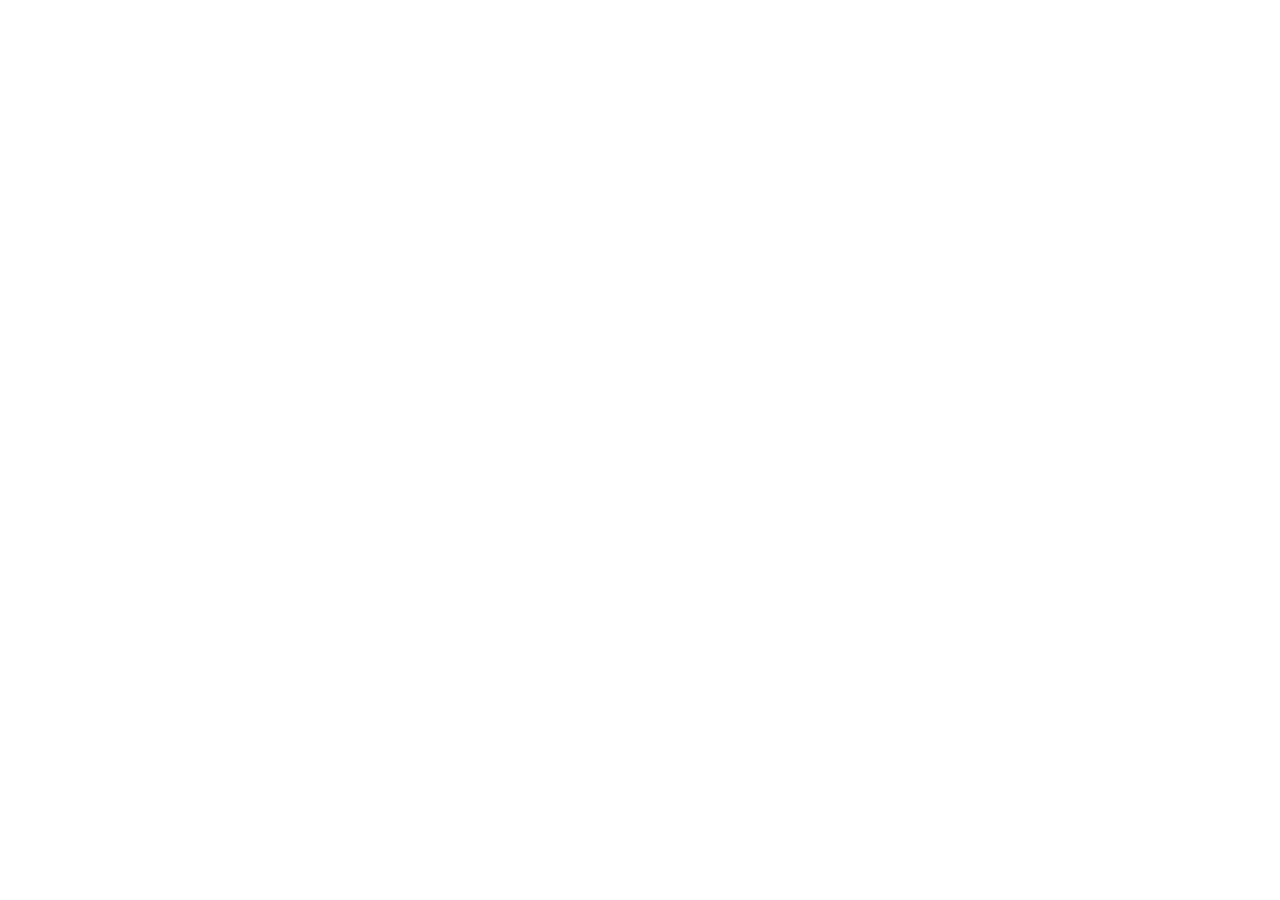
==== commit b198424e: "fix static to React error syntax" ====
--- a/index.html
+++ b/index.html
@@ -1,715 +1,13 @@
 <!DOCTYPE html>
 <html lang="zh-TW">
-<head>
-    <meta charset="UTF-8">
-    <meta name="viewport" content="width=device-width, initial-scale=1.0">
+  <head>
+    <meta charset="UTF-8" />
+    <meta name="viewport" content="width=device-width, initial-scale=1.0" />
     <title>可以回家啦</title>
-    <style>
-        * {
-            margin: 0;
-            padding: 0;
-            box-sizing: border-box;
-        }
+  </head>
+  <body>
+    <div id="root"></div>
+    <script type="module" src="/src/main.jsx"></script>
+  </body>
+</html>
 
-        body {
-            width: 100vw;
-            height: 100vh;
-            overflow: hidden;
-            background-color: #000;
-            display: flex;
-            justify-content: center;
-            align-items: center;
-            position: relative;
-        }
-
-        #main-image {
-            width: 100vw;
-            height: 100vh;
-            object-fit: contain;
-            user-select: none;
-            -webkit-user-select: none;
-            -moz-user-select: none;
-            animation: fadeInZoom 1.5s ease-out forwards;
-        }
-
-        /* 倒數計時器容器 */
-        #countdown {
-            position: fixed;
-            top: 30px;
-            left: 30px;
-            background: rgba(0, 0, 0, 0.85);
-            color: #fff;
-            padding: 20px;
-            border-radius: 15px;
-            font-family: 'Arial', sans-serif;
-            z-index: 100;
-            backdrop-filter: blur(10px);
-            box-shadow: 0 8px 32px rgba(0, 0, 0, 0.3);
-            min-width: 200px;
-        }
-
-        /* 部落格區塊 */
-        #blog-link {
-            position: fixed;
-            top: 30px;
-            right: 30px;
-            background: rgba(0, 0, 0, 0.85);
-            color: #fff;
-            padding: 20px;
-            border-radius: 15px;
-            font-family: 'Arial', sans-serif;
-            z-index: 100;
-            backdrop-filter: blur(10px);
-            box-shadow: 0 8px 32px rgba(0, 0, 0, 0.3);
-            min-width: 200px;
-            text-align: center;
-            transition: transform 0.3s ease, box-shadow 0.3s ease;
-        }
-
-        #blog-link:hover {
-            transform: translateY(-5px);
-            box-shadow: 0 12px 40px rgba(0, 0, 0, 0.4);
-        }
-
-        #blog-link h3 {
-            font-size: 1.1em;
-            margin-bottom: 10px;
-            color: #ffd700;
-        }
-
-        #blog-link a {
-            display: inline-block;
-            color: #4ecdc4;
-            text-decoration: none;
-            font-size: 0.95em;
-            padding: 8px 15px;
-            background: rgba(78, 205, 196, 0.1);
-            border-radius: 8px;
-            transition: all 0.3s ease;
-        }
-
-        #blog-link a:hover {
-            background: rgba(78, 205, 196, 0.2);
-            color: #45b7d1;
-        }
-
-        #timers-container {
-            display: flex;
-            flex-direction: column;
-            gap: 15px;
-        }
-
-        .timer-box {
-            text-align: center;
-            padding: 15px;
-            border-radius: 10px;
-            background: rgba(255, 255, 255, 0.05);
-        }
-
-        .timer-box h3 {
-            font-size: 1em;
-            margin-bottom: 8px;
-            color: #ffd700;
-        }
-
-        .timer-box .shift-time {
-            font-size: 0.85em;
-            color: #aaa;
-            margin-bottom: 5px;
-        }
-
-        .timer-box .timer {
-            font-size: 1.8em;
-            font-weight: bold;
-            letter-spacing: 1px;
-            color: #00ff00;
-        }
-
-        .timer-box .timer.finished {
-            color: #ff69b4;
-            animation: pulse 1s infinite;
-        }
-
-        /* 手機響應式設計 */
-        @media (max-width: 768px) {
-            #countdown {
-                min-width: auto;
-                width: auto;
-                max-width: 90%;
-                padding: 15px;
-            }
-
-            #blog-link {
-                min-width: auto;
-                width: auto;
-                max-width: 90%;
-                padding: 15px;
-            }
-
-            .timer-box {
-                padding: 12px;
-            }
-
-            .timer-box .timer {
-                font-size: 1.5em;
-            }
-        }
-
-        /* 語錄顯示 */
-        #quote {
-            position: fixed;
-            bottom: 40px;
-            left: 50%;
-            transform: translateX(-50%);
-            padding: 15px 30px;
-            border-radius: 10px;
-            font-family: 'Arial', sans-serif;
-            font-size: 1.1em;
-            max-width: 80%;
-            text-align: center;
-            z-index: 100;
-            box-shadow: 0 4px 20px rgba(0, 0, 0, 0.2);
-            animation: slideUp 0.5s ease-out;
-            display: none; /* 預設隱藏 */
-        }
-
-        #quote.show {
-            display: block;
-        }
-
-        /* 下班語錄樣式 */
-        #quote.offwork {
-            background: rgba(255, 255, 255, 0.95);
-            color: #333;
-        }
-
-        /* 上班語錄樣式 */
-        #quote.working {
-            background: rgba(100, 100, 100, 0.9);
-            color: #fff;
-        }
-
-        /* 五彩碎紙 */
-        .confetti {
-            position: fixed;
-            width: 10px;
-            height: 10px;
-            z-index: 50;
-            animation: confettiFall 3s linear forwards;
-        }
-
-        /* 氣球 */
-        .balloon {
-            position: fixed;
-            width: 50px;
-            height: 60px;
-            border-radius: 50% 50% 50% 50% / 60% 60% 40% 40%;
-            z-index: 50;
-            animation: balloonFloat 5s ease-in forwards;
-        }
-
-        .balloon::after {
-            content: '';
-            position: absolute;
-            bottom: -20px;
-            left: 50%;
-            transform: translateX(-50%);
-            width: 2px;
-            height: 20px;
-            background: rgba(255, 255, 255, 0.5);
-        }
-        
-        /* 彈出視窗樣式 */
-        .popup-overlay {
-            position: fixed;
-            top: 0;
-            left: 0;
-            width: 100vw;
-            height: 100vh;
-            background: rgba(0, 0, 0, 0.7);
-            z-index: 999;
-            backdrop-filter: blur(5px);
-            display: none;
-            justify-content: center;
-            align-items: center;
-        }
-
-        .popup-overlay.show {
-            display: flex;
-        }
-
-        .popup-box {
-            background: white;
-            color: #333;
-            padding: 30px;
-            border-radius: 20px;
-            z-index: 1000;
-            text-align: center;
-            box-shadow: 0 10px 50px rgba(0,0,0,0.5);
-            animation: popIn 0.5s cubic-bezier(0.175, 0.885, 0.32, 1.275);
-            max-width: 90%;
-            width: 400px;
-        }
-        
-        .popup-box h2 {
-            font-size: 2em;
-            margin-bottom: 15px;
-        }
-
-        .popup-box p {
-            font-size: 1.2em;
-            margin-bottom: 20px;
-            line-height: 1.5;
-        }
-        
-        .popup-close-btn {
-            margin-top: 20px;
-            padding: 10px 25px;
-            font-size: 1em;
-            cursor: pointer;
-            color: white;
-            border: none;
-            border-radius: 50px;
-            box-shadow: 0 4px 6px rgba(0,0,0,0.1);
-        }
-
-        @keyframes fadeInZoom {
-            0% {
-                opacity: 0;
-                transform: scale(1.1);
-            }
-            100% {
-                opacity: 1;
-                transform: scale(1);
-            }
-        }
-
-        @keyframes pulse {
-            0%, 100% {
-                transform: scale(1);
-            }
-            50% {
-                transform: scale(1.05);
-            }
-        }
-
-        @keyframes slideUp {
-            from {
-                opacity: 0;
-                transform: translateX(-50%) translateY(20px);
-            }
-            to {
-                opacity: 1;
-                transform: translateX(-50%) translateY(0);
-            }
-        }
-
-        @keyframes confettiFall {
-            0% {
-                transform: translateY(0) rotate(0deg);
-                opacity: 1;
-            }
-            100% {
-                transform: translateY(100vh) rotate(720deg);
-                opacity: 0;
-            }
-        }
-
-        @keyframes balloonFloat {
-            0% {
-                transform: translateY(0) translateX(0);
-                opacity: 1;
-            }
-            100% {
-                transform: translateY(-100vh) translateX(var(--float-x));
-                opacity: 0;
-            }
-        }
-        
-        @keyframes popIn {
-            from { transform: scale(0.5); opacity: 0; }
-            to { transform: scale(1); opacity: 1; }
-        }
-    </style>
-</head>
-<body>
-    <img id="main-image" src="./疲憊上班族.gif" alt="狀態圖片">
-
-    <!-- 倒數計時器 -->
-    <div id="countdown">
-        <div id="timers-container">
-            <div class="timer-box">
-                <h3>正常班</h3>
-                <div class="shift-time">17:30</div>
-                <div class="timer" id="timer-normal">00:00:00</div>
-            </div>
-            <div class="timer-box">
-                <h3>晚班</h3>
-                <div class="shift-time">18:30</div>
-                <div class="timer" id="timer-late">00:00:00</div>
-            </div>
-            <div class="timer-box">
-                <h3>金控</h3>
-                <div class="shift-time">18:00</div>
-                <div class="timer" id="timer-finance">00:00:00</div>
-            </div>
-        </div>
-    </div>
-
-    <!-- 技術顧問部落格 -->
-    <div id="blog-link">
-        <h3>技術顧問</h3>
-        <a href="https://blog.giveanornot.com/" target="_blank" rel="noopener noreferrer">
-            前往部落格
-        </a>
-    </div>
-
-    <!-- 隨機語錄 -->
-    <div id="quote"></div>
-
-    <!-- 休息中彈出視窗 -->
-    <div id="resting-popup" class="popup-overlay">
-        <div class="popup-box">
-            <h2 style="color: #ff6b6b;">😴 休息中</h2>
-            <p>現在是午休時間 (12:00 - 13:30)<br/>請勿打擾，正在充電...</p>
-            <div style="font-size: 3rem;">🍱🍵</div>
-            <button class="popup-close-btn" style="background-color: #ff6b6b;" onclick="closePopup('resting-popup')">好，我知道了</button>
-        </div>
-    </div>
-
-    <!-- 下班彈出視窗 -->
-    <div id="offwork-popup" class="popup-overlay">
-        <div class="popup-box" style="border: 4px solid #4ecdc4;">
-            <h2 style="color: #4ecdc4;">🎉 下班啦！</h2>
-            <p>現在時間 17:30</p>
-            <p style="font-size: 1.5em; font-weight: bold; color: #4ecdc4;">該打卡下班啦</p>
-            <p class="sub-text">好好休息，明天見！</p>
-            <div style="font-size: 3rem; margin-top: 20px;">🏃‍♂️💨</div>
-            <button class="popup-close-btn" style="background-color: #4ecdc4;" onclick="closePopup('offwork-popup')">下班！</button>
-        </div>
-    </div>
-
-    <script>
-        // --- 狀態變數 ---
-        let restingClosed = false;
-        let offWorkClosed = false;
-
-        // --- 音效工具 ---
-        function playDingSound() {
-            try {
-                const AudioContext = window.AudioContext || window.webkitAudioContext;
-                if (!AudioContext) return;
-                
-                const ctx = new AudioContext();
-                const osc = ctx.createOscillator();
-                const gain = ctx.createGain();
-
-                osc.connect(gain);
-                gain.connect(ctx.destination);
-
-                // "Ding" sound
-                osc.type = 'sine';
-                osc.frequency.setValueAtTime(1200, ctx.currentTime);
-                osc.frequency.exponentialRampToValueAtTime(600, ctx.currentTime + 0.1); 
-
-                gain.gain.setValueAtTime(0.5, ctx.currentTime);
-                gain.gain.exponentialRampToValueAtTime(0.01, ctx.currentTime + 1.5);
-
-                osc.start(ctx.currentTime);
-                osc.stop(ctx.currentTime + 1.5);
-            } catch (e) {
-                console.error("Audio play failed", e);
-            }
-        }
-
-        // --- 彈出視窗控制 ---
-        function closePopup(id) {
-            document.getElementById(id).classList.remove('show');
-            if (id === 'resting-popup') restingClosed = true;
-            if (id === 'offwork-popup') offWorkClosed = true;
-        }
-        
-        // 點擊背景關閉
-        document.querySelectorAll('.popup-overlay').forEach(overlay => {
-            overlay.addEventListener('click', (e) => {
-                if (e.target === overlay) {
-                   closePopup(overlay.id); 
-                }
-            });
-        });
-
-        // --- 語錄與數據 ---
-        // 回家相關語錄（下班時間顯示）
-        const offworkQuotes = [
-            '終於可以回家了！',
-            '回家吃飯囉～',
-            '下班萬歲！',
-            '自由的感覺真好！',
-            '今天辛苦了！',
-            '回家的路上最美麗',
-            '終於解放了！',
-            '家，我回來了！',
-            '打卡下班，開心回家',
-            '又是充實的一天',
-            '期待已久的下班時刻',
-            '準備享受自己的時間了'
-        ];
-
-        // 上班相關語錄（上班時間顯示）
-        const workQuotes = [
-            '明明昨天還好好的啊!?',
-            '今天又是充滿挑戰的一天...',
-            '咖啡...需要更多咖啡...',
-            '為什麼周一這麼快就到了',
-            '深呼吸，你可以的！',
-            '距離下班還有好久...',
-            '又是努力搬磚的一天',
-            '加油！撐過今天就好',
-            '會議怎麼這麼多啊',
-            '想念被窩的溫暖',
-            '這個 bug 怎麼還在...',
-            '堅持住，等等就下班了'
-        ];
-
-        // 顯示隨機語錄（根據上下班狀態）
-        function showRandomQuote(isWorking) {
-            const quoteElement = document.getElementById('quote');
-            const quotesArray = isWorking ? workQuotes : offworkQuotes;
-            const randomQuote = quotesArray[Math.floor(Math.random() * quotesArray.length)];
-            quoteElement.textContent = randomQuote;
-        }
-
-        // 定義班次時間（包含上下班時間）
-        const shifts = [
-            { id: 'timer-normal', name: '正常班', startHour: 8, startMinute: 50, endHour: 17, endMinute: 30 },
-            { id: 'timer-late', name: '晚班', startHour: 9, startMinute: 50, endHour: 18, endMinute: 30 },
-            { id: 'timer-finance', name: '金控', startHour: 9, startMinute: 0, endHour: 18, endMinute: 0 }
-        ];
-
-        // 狀態追蹤變數：追蹤當前圖片狀態，避免重複載入 GIF
-        let currentImageState = null; // 'working' 或 'offwork'
-
-        // 更新單個計時器
-        function updateTimer(shift) {
-            const now = new Date();
-            const currentHour = now.getHours();
-            const currentMinute = now.getMinutes();
-
-            // 建立今天的上班和下班時間
-            const startTime = new Date();
-            startTime.setHours(shift.startHour, shift.startMinute, 0, 0);
-
-            const endTime = new Date();
-            endTime.setHours(shift.endHour, shift.endMinute, 0, 0);
-
-            const timerElement = document.getElementById(shift.id);
-
-            // 判斷當前時間狀態
-            if (now < startTime) {
-                // 還沒上班，倒數到下班時間
-                const diff = endTime - now;
-                const hours = Math.floor(diff / (1000 * 60 * 60));
-                const minutes = Math.floor((diff % (1000 * 60 * 60)) / (1000 * 60));
-                const seconds = Math.floor((diff % (1000 * 60)) / 1000);
-
-                timerElement.textContent =
-                    String(hours).padStart(2, '0') + ':' +
-                    String(minutes).padStart(2, '0') + ':' +
-                    String(seconds).padStart(2, '0');
-                timerElement.classList.remove('finished');
-
-            } else if (now >= startTime && now < endTime) {
-                // 已上班但還沒下班，倒數到下班時間
-                const diff = endTime - now;
-                const hours = Math.floor(diff / (1000 * 60 * 60));
-                const minutes = Math.floor((diff % (1000 * 60 * 60)) / (1000 * 60));
-                const seconds = Math.floor((diff % (1000 * 60)) / 1000);
-
-                timerElement.textContent =
-                    String(hours).padStart(2, '0') + ':' +
-                    String(minutes).padStart(2, '0') + ':' +
-                    String(seconds).padStart(2, '0');
-                timerElement.classList.remove('finished');
-
-                // 檢查是否剛好到達下班時間（在最後 1 秒內）
-                if (diff <= 1000 && diff > 0) {
-                    // 標記這個班次的慶祝動畫尚未觸發
-                    if (!window.celebrationTriggered) {
-                        window.celebrationTriggered = {};
-                    }
-                    window.celebrationTriggered[shift.id] = false;
-                }
-
-            } else {
-                // 已經下班了，顯示「回家」
-                timerElement.textContent = '回家';
-                timerElement.classList.add('finished');
-
-                // 只在剛下班的那一刻觸發慶祝動畫（每個班次只觸發一次）
-                if (!window.celebrationTriggered) {
-                    window.celebrationTriggered = {};
-                }
-
-                if (window.celebrationTriggered[shift.id] === false) {
-                    window.celebrationTriggered[shift.id] = true;
-                    triggerCelebration();
-                }
-            }
-        }
-        
-        // --- 新增：管理功能邏輯 ---
-        let prevOffWorkState = false;
-
-        function checkPopups() {
-            const now = new Date();
-            const hours = now.getHours();
-            const minutes = now.getMinutes();
-            const day = now.getDay();
-            const totalMinutes = hours * 60 + minutes;
-
-            // 1. 休息視窗: 12:00 - 13:30
-            const startRest = 12 * 60;
-            const endRest = 13 * 60 + 30;
-            const isRestingTime = totalMinutes >= startRest && totalMinutes < endRest;
-
-            if (isRestingTime) {
-                if (!restingClosed) {
-                    document.getElementById('resting-popup').classList.add('show');
-                }
-            } else {
-                // 時間過了就重置關閉狀態
-                restingClosed = false;
-                document.getElementById('resting-popup').classList.remove('show');
-            }
-
-            // 2. 下班視窗: 週一至週五 17:30 - 隔日 07:00
-            const isWeekdayEvening = (day >= 1 && day <= 5) && (totalMinutes >= 17 * 60 + 30);
-            const isPostWorkMorning = (day >= 2 && day <= 6) && (totalMinutes < 7 * 60);
-
-            const isOffWorkPopupTime = isWeekdayEvening || isPostWorkMorning;
-
-            if (isOffWorkPopupTime) {
-                if (!offWorkClosed) {
-                    document.getElementById('offwork-popup').classList.add('show');
-                    // 只有在剛進入這個狀態時播放音效
-                    if (!prevOffWorkState) {
-                        playDingSound();
-                    }
-                }
-            } else {
-                offWorkClosed = false;
-                document.getElementById('offwork-popup').classList.remove('show');
-            }
-            
-            prevOffWorkState = isOffWorkPopupTime;
-        }
-
-        // 更新所有倒數計時器
-        function updateCountdown() {
-            shifts.forEach(shift => updateTimer(shift));
-            updateMainImage();
-            checkPopups(); // 新增：檢查彈窗狀態
-        }
-
-        // 更新主圖片（根據上下班時間）
-        function updateMainImage() {
-            const now = new Date();
-            const mainImage = document.getElementById('main-image');
-            const quoteElement = document.getElementById('quote');
-
-            // 檢查是否有任何班次正在上班
-            let anyoneWorking = false;
-
-            for (const shift of shifts) {
-                const startTime = new Date();
-                startTime.setHours(shift.startHour, shift.startMinute, 0, 0);
-
-                const endTime = new Date();
-                endTime.setHours(shift.endHour, shift.endMinute, 0, 0);
-
-                // 如果當前時間在任一班次的上班時間內
-                if (now >= startTime && now < endTime) {
-                    anyoneWorking = true;
-                    break;
-                }
-            }
-
-            // 計算新的狀態
-            const newState = anyoneWorking ? 'working' : 'offwork';
-
-            // 只在狀態改變時才更新圖片，避免重複載入 GIF
-            if (currentImageState !== newState) {
-                currentImageState = newState;
-
-                if (newState === 'working') {
-                    mainImage.src = './疲憊上班族.gif';
-                    // 上班時間顯示上班語錄
-                    showRandomQuote(true);
-                    quoteElement.classList.remove('offwork');
-                    quoteElement.classList.add('working', 'show');
-                } else {
-                    mainImage.src = './大家可以回家拉.gif';
-                    // 下班時間顯示下班語錄
-                    showRandomQuote(false);
-                    quoteElement.classList.remove('working');
-                    quoteElement.classList.add('offwork', 'show');
-                }
-            }
-        }
-
-        // 創建五彩碎紙
-        function createConfetti() {
-            const colors = ['#ff6b6b', '#4ecdc4', '#45b7d1', '#ffd93d', '#ff69b4', '#95e1d3'];
-            const confetti = document.createElement('div');
-            confetti.className = 'confetti';
-            confetti.style.left = Math.random() * 100 + 'vw';
-            confetti.style.top = '-10px';
-            confetti.style.backgroundColor = colors[Math.floor(Math.random() * colors.length)];
-            confetti.style.animationDelay = Math.random() * 0.5 + 's';
-            document.body.appendChild(confetti);
-
-            setTimeout(() => confetti.remove(), 3000);
-        }
-
-        // 創建氣球
-        function createBalloon() {
-            const colors = ['#ff6b6b', '#4ecdc4', '#45b7d1', '#ffd93d', '#ff69b4', '#95e1d3'];
-            const balloon = document.createElement('div');
-            balloon.className = 'balloon';
-            balloon.style.left = Math.random() * 90 + 5 + 'vw';
-            balloon.style.top = '100vh';
-            balloon.style.backgroundColor = colors[Math.floor(Math.random() * colors.length)];
-            balloon.style.setProperty('--float-x', (Math.random() - 0.5) * 200 + 'px');
-            balloon.style.animationDelay = Math.random() * 0.5 + 's';
-            document.body.appendChild(balloon);
-
-            setTimeout(() => balloon.remove(), 5000);
-        }
-
-        // 觸發慶祝動畫
-        function triggerCelebration() {
-            // 創建大量碎紙
-            for (let i = 0; i < 100; i++) {
-                setTimeout(() => createConfetti(), i * 50);
-            }
-
-            // 創建氣球
-            for (let i = 0; i < 20; i++) {
-                setTimeout(() => createBalloon(), i * 200);
-            }
-
-            // 持續5秒
-            const celebrationInterval = setInterval(() => {
-                createConfetti();
-                if (Math.random() > 0.7) createBalloon();
-            }, 300);
-
-            setTimeout(() => clearInterval(celebrationInterval), 5000);
-        }
-
-        // 每秒更新倒數計時
-        updateCountdown();
-        setInterval(updateCountdown, 1000);
-    </script>
-</body>
-</html>
